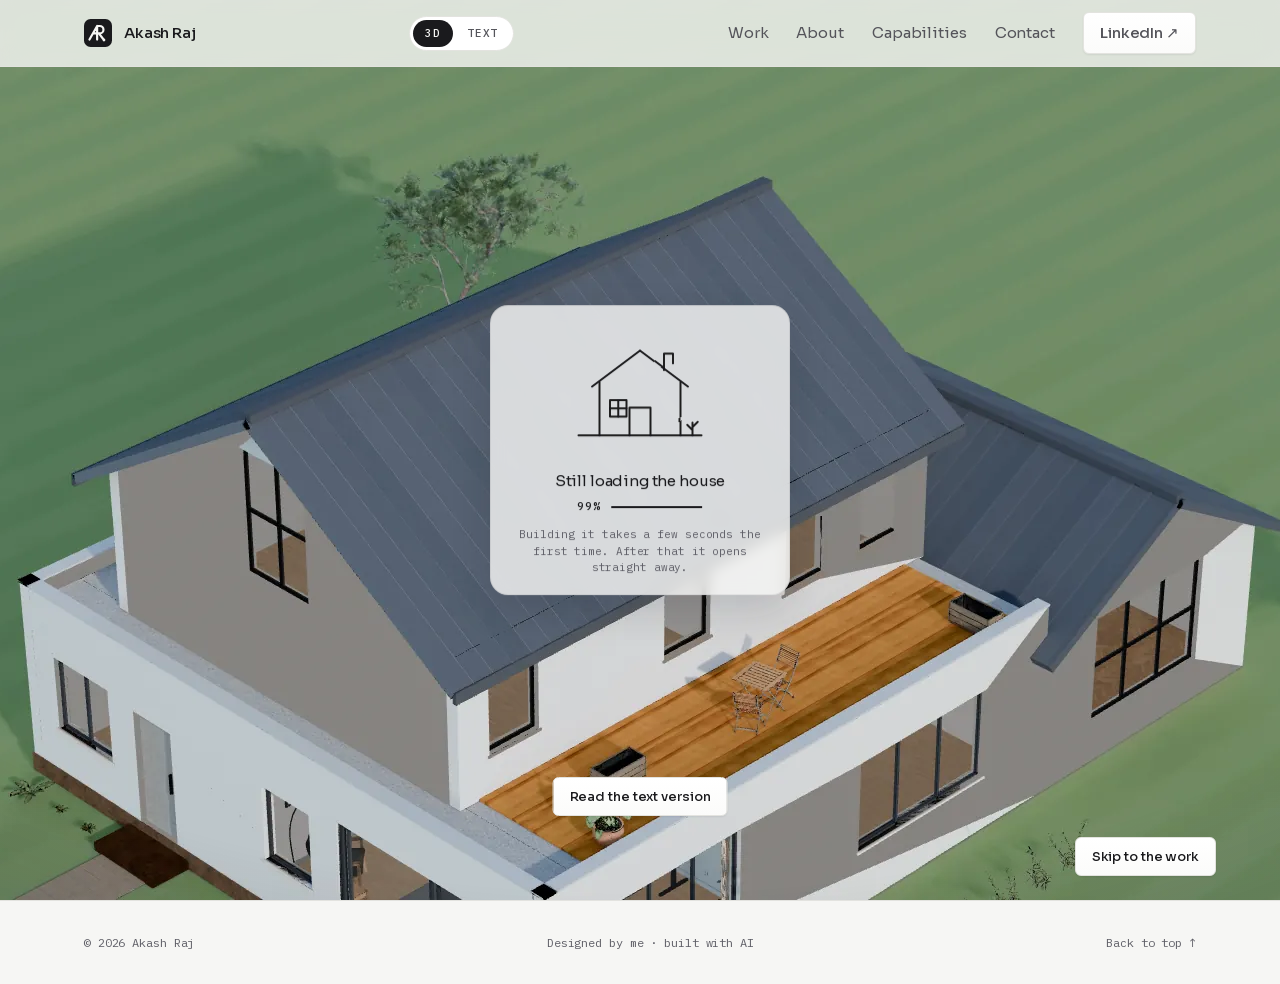
==== 3d.html @ 0be36268 "Case studies rebuilt as units, and the shared link lands on the writing Every case study used a stic" ====
<!doctype html>
<html lang="en">
<head>
<meta charset="utf-8">
<meta name="viewport" content="width=device-width, initial-scale=1">
<meta name="color-scheme" content="only light">
<title>Akash Raj &middot; Product Designer, Agentic AI</title>
<meta name="description" content="UX designer building AI-first product experiences at enterprise scale. Agentic workflows, Human-in-the-Loop patterns, and the design system that unifies them.">
<meta name="robots" content="noindex">
<link rel="icon" href="favicon.svg" type="image/svg+xml">
<link rel="preload" href="fonts/Sora-300-latin.woff2" as="font" type="font/woff2" crossorigin>
<link rel="preload" href="fonts/Literata-400-latin.woff2" as="font" type="font/woff2" crossorigin>
<link rel="stylesheet" href="style.css?v=37">
<link rel="stylesheet" href="house3d.css?v=20">
<script>document.documentElement.className+=" js";</script>
<script type="importmap">{"imports":{"three":"./vendor/three/build/three.module.min.js","three/addons/":"./vendor/three/examples/jsm/"}}</script>
<script>
/* keeps the heavy files (the 3D house above all) on disk between visits; this host expires them in ten minutes */
if ('serviceWorker' in navigator) addEventListener('load', () => navigator.serviceWorker.register('sw.js').catch(() => {}));
</script>
</head>
<body id="top" class="h3-page">
<a class="skip" href="#main">Skip to content</a>
<header class="nav">
  <div class="container nav__inner">
    <a class="nav__mark" href="#top">
      <svg class="logo" viewBox="0 0 64 64" aria-hidden="true" focusable="false"><rect class="logo__tile" width="64" height="64" rx="15"/><path class="logo__ink" d="M12.5 47 L30 16 V47 M30 16 H36 A8.5 8.5 0 0 1 36 33 H21.6 M34 33 L43.4 45.2"/><circle class="logo__node" cx="45.6" cy="48" r="3.2"/></svg>
      <span class="nav__name">Akash Raj</span>
    </a>
    <nav class="view-toggle" aria-label="Page view">
      <a href="3d.html" aria-current="page">3D</a>
      <a href="index.html">Text</a>
    </nav>
    <nav class="nav__links" aria-label="Primary">
      <a href="index.html#work" data-stop="gallery">Work</a>
      <a href="index.html#about" data-stop="living">About</a>
      <a href="index.html#capabilities" data-stop="whiteboard">Capabilities</a>
      <a href="index.html#contact" data-stop="front">Contact</a>
      <a class="btn btn--sm" href="https://www.linkedin.com/in/evangelakash" target="_blank" rel="noopener">LinkedIn ↗</a>
    </nav>
      <details class="nav__menu">
        <summary aria-label="Menu"><span></span><span></span></summary>
        <div class="nav__sheet">
          <a href="index.html#work" data-stop="gallery">Work</a>
          <a href="index.html#about" data-stop="living">About</a>
          <a href="index.html#capabilities" data-stop="whiteboard">Capabilities</a>
          <a href="index.html#contact" data-stop="front">Contact</a>
          <a class="nav__sheet-narrow" href="https://www.linkedin.com/in/evangelakash" target="_blank" rel="noopener">LinkedIn ↗</a>
        </div>
      </details>
  </div>
</header>

<main id="main" tabindex="-1">
<div class="h3-track">
  <div class="h3-stage">
    <canvas id="h3-canvas" aria-label="A 3D walk through Akash's house: his studio, a hallway of results, the project gallery, the living room, a staircase of career milestones, the workshop, and back out to the front." role="img"></canvas>
    <div class="h3-poster" style="background-image:url(img/house3d/poster_aerial.webp)" aria-hidden="true"></div>
    <div class="h3-load">
      <svg class="h3-build" viewBox="0 0 200 172" aria-hidden="true" focusable="false">
        <g filter="url(#h3-pencil)">
          <path data-at="0,.10"  d="M18 143 H182"/>
          <path data-at=".10,.24" d="M46 143 V72"/>
          <path data-at=".24,.38" d="M154 143 V72"/>
          <path data-at=".38,.54" d="M36 78 L100 30"/>
          <path data-at=".54,.66" d="M100 30 L164 78"/>
          <path data-at=".66,.78" d="M86 143 V106 H114 V143"/>
          <path data-at=".78,.86" d="M60 96 H82 V118 H60 Z"/>
          <path data-at=".86,.90" d="M71 96 V118 M60 107 H82"/>
          <path data-at=".90,.96" d="M132 56 V34 H144 V47"/>
          <path data-at=".96,1"   d="M170 143 V126 M170 132 l7 -7 M170 136 l-7 -7"/>
        </g>
        <defs>
          <filter id="h3-pencil" x="-8%" y="-8%" width="116%" height="116%">
            <feTurbulence type="fractalNoise" baseFrequency="0.035" numOctaves="2" seed="5" result="n"/>
            <feDisplacementMap in="SourceGraphic" in2="n" scale="2.2" xChannelSelector="R" yChannelSelector="G"/>
          </filter>
        </defs>
      </svg>
      <p class="h3-load__msg" role="status" aria-live="polite">Finding the plot</p>
      <p class="h3-load__meta"><b class="h3-load__pct" aria-hidden="true"></b><i aria-hidden="true"></i></p>
      <p class="h3-load__hint">Building it takes a few seconds the first time. After that it opens straight away.</p>
    </div>
    <a class="btn btn--sm h3-alt" href="index.html" hidden>Read the text version</a>
    <header class="h3-copy h3-intro" style="--o:1">
      <p class="h3-kicker">Product Designer &middot; Agentic AI</p>
      <h1>Hi, I&rsquo;m Akash Raj.</h1>
      <p class="h3-cue">Scroll to step inside</p>
    </header>
    <a class="btn btn--sm h3-skip" href="index.html#work" data-stop="gallery">Skip to the work</a>
    <div class="h3-slots" hidden>
      <p data-slot="impact_users" data-style="banner"><b>1,000+</b><span>users &middot; Enterprise Console</span></p>
      <p data-slot="impact_adoption" data-style="banner"><b>+50%</b><span>adoption vs previous version</span></p>
      <p data-slot="impact_system" data-style="banner"><b>4&ndash;6</b><span>products on one design system</span></p>
      <p data-slot="label_console" data-style="label"><b>Enterprise Console</b><span>Case study &middot; team of four</span></p>
      <p data-slot="label_apb" data-style="label"><b>APB: Agentic Process Builder</b><span>Case study &middot; designed solo</span></p>
      <p data-slot="label_productstudio" data-style="label"><b>Product Studio</b><span>Case study &middot; two designers</span></p>
      <p data-slot="label_designsystem" data-style="label"><b>Play+ Design System</b><span>Case study &middot; core team</span></p>
      <p data-slot="path_bva" data-style="riser"><time>2020&ndash;2024</time><b>BVA, Graphic Design &amp; Communication</b><span>Acharya School of Design, Bengaluru</span></p>
      <p data-slot="path_cogent" data-style="riser"><time>Mar&ndash;Jul 2024</time><b>Video Graphic Designer, intern</b><span>Cogent Integrated Business Solutions, Detroit (remote)</span></p>
      <p data-slot="path_ascendion" data-style="riser"><time>Sep 2024</time><b>UX Designer</b><span>Ascendion Engineering, Hyderabad</span></p>
      <p data-slot="path_promotion" data-style="riser"><time>Oct 2025</time><b>Senior Associate Engineer</b><span>Promoted for design leadership and impact</span></p>
      <p data-slot="path_award" data-style="riser"><time>2025</time><b>Champion of Excellence</b><span>Ascendion</span></p>
      <div data-slot="wb_capabilities" data-style="whiteboard"><b>UX &amp; Design</b><ul><li>UX Research</li><li>Information Architecture</li><li>Interaction Design</li><li>Journey Mapping</li><li>Wireframing</li><li>Hi-fi Prototyping</li><li>Usability Testing</li><li>Accessibility (WCAG 2.1)</li><li>Design Systems</li><li>Agentic UX</li></ul></div>
      <div data-slot="cb_process" data-style="chalk"><b>How I work</b><ol>
        <li><b>Break it to the root</b><span>The Console audit named four problems; two were the same one.</span></li>
        <li><b>Structure before surface</b><span>Thirteen flat navigation items became five intentions.</span></li>
        <li><b>Prototype, then argue</b><span>Disagreements settle faster against something real.</span></li>
        <li><b>Systemise and ship on time</b><span>Solve it once, so four other teams can reuse it.</span></li>
      </ol><small>Agile / Scrum &middot; Stakeholder management &middot; Design-to-dev handoff &middot; Product strategy &middot; Data-driven decisions</small></div>
      <p data-slot="tool_figma" data-style="tag" data-icon="img/tools/figma.svg"><b>Figma</b></p>
      <p data-slot="tool_figjam" data-style="tag" data-icon="img/tools/figjam.svg"><b>FigJam</b></p>
      <p data-slot="tool_xd" data-style="tag" data-icon="img/tools/adobe-xd-210.png"><b>Adobe XD</b></p>
      <p data-slot="tool_framer" data-style="tag" data-icon="img/tools/framer.svg"><b>Framer</b></p>
      <p data-slot="tool_sketch" data-style="tag" data-icon="img/tools/sketch.svg"><b>Sketch</b></p>
      <p data-slot="tool_miro" data-style="tag" data-icon="img/tools/miro.svg"><b>Miro</b></p>
    </div>
    <section class="h3-copy h3-gallery" aria-label="Selected work">
      <p class="h3-pill"><b>Selected work</b><span>Open a framed project to read its case study</span></p>
      <div class="h3-frames">
        <button type="button" class="h3-frame" data-frame="console" data-case="case-study.html" data-title="Enterprise Console">Enterprise Console <span>Read the case study</span></button>
        <button type="button" class="h3-frame" data-frame="apb" data-case="apb.html" data-title="APB: Agentic Process Builder">APB: Agentic Process Builder <span>Read the case study</span></button>
        <button type="button" class="h3-frame" data-frame="productstudio" data-case="product-studio.html" data-title="Product Studio">Product Studio <span>Read the case study</span></button>
        <button type="button" class="h3-frame" data-frame="designsystem" data-case="design-system.html" data-title="Play+ Design System">Play+ Design System <span>Read the case study</span></button>
      </div>
    </section>
    <!-- the hologram draws this; phones also show it as a caption, the projection is too small to read there -->
    <section class="h3-copy h3-about" aria-label="About" data-holo data-name="Akash Raj" data-kicker="Product Designer &middot; Hyderabad" data-photo="img/akash-portrait.jpg">
      <p class="h3-kicker">About</p>
      <p>I design agentic AI platforms, where the work is taking capability engineers can already build and making it something the rest of an organisation can actually trust.</p>
      <blockquote><p>Sticks to timelines and delivers. A very dependable person, good at analysing, breaking a problem down to its root cause, and taking a structured approach.</p><cite>My design director</cite></blockquote>
    </section>
    <p class="h3-copy h3-roomlabel" data-for="hall">Impact</p>
    <p class="h3-copy h3-roomlabel" data-for="living">About</p>
    <p class="h3-copy h3-roomlabel" data-for="stairs">Experience &amp; education</p>
    <p class="h3-copy h3-roomlabel" data-for="whiteboard">Capabilities &middot; UX &amp; Design</p>
    <p class="h3-copy h3-roomlabel" data-for="toolrail">Capabilities &middot; Tools</p>
    <p class="h3-copy h3-roomlabel" data-for="chalkboard">Capabilities &middot; Process</p>
    <section class="h3-copy h3-contact" aria-label="Contact">
      <h2>Tell me what you&rsquo;re building. <span>I&rsquo;ll tell you where the trust breaks.</span></h2>
      <p>Currently open to product design roles.</p>
      <div class="btn-row"><a class="btn btn--key" href="mailto:akashrajs456@gmail.com">akashrajs456@gmail.com</a><a class="btn" href="https://linkedin.com/in/evangelakash">LinkedIn &#8599;</a></div>
    </section>
    <section class="h3-copy h3-studio" aria-label="Studio">
      <p class="h3-kicker">The studio</p>
      <h2>I design interfaces that make complex AI <em>trustworthy.</em></h2>
      <p>Agentic builders, process orchestration, and the design system that unifies them. Enterprise scale, across multiple clients.</p>
      <div class="btn-row"><a class="btn btn--key" href="index.html#work" data-stop="gallery">View selected work</a><a class="btn" href="index.html#contact" data-stop="front">Get in touch</a></div>
    </section>
  </div>
</div>
</main>
<footer class="footer house-foot">
  <div class="container footer__inner">
    <span>© 2026 Akash Raj</span>
    <span>Designed by me &middot; built with AI</span>
    <a href="#top">Back to top ↑</a>
  </div>
</footer>

<div class="popup" id="popup" role="dialog" aria-modal="true" aria-labelledby="popup-title" hidden>
  <div class="popup__frame">
    <div class="popup__bar">
      <button class="btn btn--sm popup__back" type="button">&larr; Back to the house</button>
      <span class="popup__title" id="popup-title">Case study</span>
      <span class="popup__hint">Esc</span>
    </div>
    <iframe class="popup__doc" title="Case study" src="about:blank"></iframe>
  </div>
</div>

<script type="module" src="house3d.js?v=66"></script>
</body>
</html>
---- style.css ----
/* ===================================================================
   Self-hosted Latin subsets. These were three render-blocking requests
   to a third party on the critical path; now they ship with the site.
   =================================================================== */
@font-face {
  font-family: 'IBM Plex Mono';
  font-style: normal;
  font-weight: 400;
  font-display: swap;
  src: url(fonts/IBMPlexMono-400-latin-ext.woff2) format('woff2');
  unicode-range: U+0100-02BA, U+02BD-02C5, U+02C7-02CC, U+02CE-02D7, U+02DD-02FF, U+0304, U+0308, U+0329, U+1D00-1DBF, U+1E00-1E9F, U+1EF2-1EFF, U+2020, U+20A0-20AB, U+20AD-20C0, U+2113, U+2C60-2C7F, U+A720-A7FF;
}
@font-face {
  font-family: 'IBM Plex Mono';
  font-style: normal;
  font-weight: 400;
  font-display: swap;
  src: url(fonts/IBMPlexMono-400-latin.woff2) format('woff2');
  unicode-range: U+0000-00FF, U+0131, U+0152-0153, U+02BB-02BC, U+02C6, U+02DA, U+02DC, U+0304, U+0308, U+0329, U+2000-206F, U+20AC, U+2122, U+2191, U+2193, U+2212, U+2215, U+FEFF, U+FFFD;
}
@font-face {
  font-family: 'IBM Plex Mono';
  font-style: normal;
  font-weight: 500;
  font-display: swap;
  src: url(fonts/IBMPlexMono-500-latin-ext.woff2) format('woff2');
  unicode-range: U+0100-02BA, U+02BD-02C5, U+02C7-02CC, U+02CE-02D7, U+02DD-02FF, U+0304, U+0308, U+0329, U+1D00-1DBF, U+1E00-1E9F, U+1EF2-1EFF, U+2020, U+20A0-20AB, U+20AD-20C0, U+2113, U+2C60-2C7F, U+A720-A7FF;
}
@font-face {
  font-family: 'IBM Plex Mono';
  font-style: normal;
  font-weight: 500;
  font-display: swap;
  src: url(fonts/IBMPlexMono-500-latin.woff2) format('woff2');
  unicode-range: U+0000-00FF, U+0131, U+0152-0153, U+02BB-02BC, U+02C6, U+02DA, U+02DC, U+0304, U+0308, U+0329, U+2000-206F, U+20AC, U+2122, U+2191, U+2193, U+2212, U+2215, U+FEFF, U+FFFD;
}
@font-face {
  font-family: 'Literata';
  font-style: normal;
  font-weight: 400;
  font-display: swap;
  src: url(fonts/Literata-400-latin-ext.woff2) format('woff2');
  unicode-range: U+0100-02BA, U+02BD-02C5, U+02C7-02CC, U+02CE-02D7, U+02DD-02FF, U+0304, U+0308, U+0329, U+1D00-1DBF, U+1E00-1E9F, U+1EF2-1EFF, U+2020, U+20A0-20AB, U+20AD-20C0, U+2113, U+2C60-2C7F, U+A720-A7FF;
}
@font-face {
  font-family: 'Literata';
  font-style: normal;
  font-weight: 400;
  font-display: swap;
  src: url(fonts/Literata-400-latin.woff2) format('woff2');
  unicode-range: U+0000-00FF, U+0131, U+0152-0153, U+02BB-02BC, U+02C6, U+02DA, U+02DC, U+0304, U+0308, U+0329, U+2000-206F, U+20AC, U+2122, U+2191, U+2193, U+2212, U+2215, U+FEFF, U+FFFD;
}
@font-face {
  font-family: 'Literata';
  font-style: normal;
  font-weight: 500;
  font-display: swap;
  src: url(fonts/Literata-400-latin-ext.woff2) format('woff2');
  unicode-range: U+0100-02BA, U+02BD-02C5, U+02C7-02CC, U+02CE-02D7, U+02DD-02FF, U+0304, U+0308, U+0329, U+1D00-1DBF, U+1E00-1E9F, U+1EF2-1EFF, U+2020, U+20A0-20AB, U+20AD-20C0, U+2113, U+2C60-2C7F, U+A720-A7FF;
}
@font-face {
  font-family: 'Literata';
  font-style: normal;
  font-weight: 500;
  font-display: swap;
  src: url(fonts/Literata-400-latin.woff2) format('woff2');
  unicode-range: U+0000-00FF, U+0131, U+0152-0153, U+02BB-02BC, U+02C6, U+02DA, U+02DC, U+0304, U+0308, U+0329, U+2000-206F, U+20AC, U+2122, U+2191, U+2193, U+2212, U+2215, U+FEFF, U+FFFD;
}
@font-face {
  font-family: 'Sora';
  font-style: normal;
  font-weight: 300;
  font-display: swap;
  src: url(fonts/Sora-300-latin-ext.woff2) format('woff2');
  unicode-range: U+0100-02BA, U+02BD-02C5, U+02C7-02CC, U+02CE-02D7, U+02DD-02FF, U+0304, U+0308, U+0329, U+1D00-1DBF, U+1E00-1E9F, U+1EF2-1EFF, U+2020, U+20A0-20AB, U+20AD-20C0, U+2113, U+2C60-2C7F, U+A720-A7FF;
}
@font-face {
  font-family: 'Sora';
  font-style: normal;
  font-weight: 300;
  font-display: swap;
  src: url(fonts/Sora-300-latin.woff2) format('woff2');
  unicode-range: U+0000-00FF, U+0131, U+0152-0153, U+02BB-02BC, U+02C6, U+02DA, U+02DC, U+0304, U+0308, U+0329, U+2000-206F, U+20AC, U+2122, U+2191, U+2193, U+2212, U+2215, U+FEFF, U+FFFD;
}
@font-face {
  font-family: 'Sora';
  font-style: normal;
  font-weight: 400;
  font-display: swap;
  src: url(fonts/Sora-300-latin-ext.woff2) format('woff2');
  unicode-range: U+0100-02BA, U+02BD-02C5, U+02C7-02CC, U+02CE-02D7, U+02DD-02FF, U+0304, U+0308, U+0329, U+1D00-1DBF, U+1E00-1E9F, U+1EF2-1EFF, U+2020, U+20A0-20AB, U+20AD-20C0, U+2113, U+2C60-2C7F, U+A720-A7FF;
}
@font-face {
  font-family: 'Sora';
  font-style: normal;
  font-weight: 400;
  font-display: swap;
  src: url(fonts/Sora-300-latin.woff2) format('woff2');
  unicode-range: U+0000-00FF, U+0131, U+0152-0153, U+02BB-02BC, U+02C6, U+02DA, U+02DC, U+0304, U+0308, U+0329, U+2000-206F, U+20AC, U+2122, U+2191, U+2193, U+2212, U+2215, U+FEFF, U+FFFD;
}
@font-face {
  font-family: 'Sora';
  font-style: normal;
  font-weight: 500;
  font-display: swap;
  src: url(fonts/Sora-300-latin-ext.woff2) format('woff2');
  unicode-range: U+0100-02BA, U+02BD-02C5, U+02C7-02CC, U+02CE-02D7, U+02DD-02FF, U+0304, U+0308, U+0329, U+1D00-1DBF, U+1E00-1E9F, U+1EF2-1EFF, U+2020, U+20A0-20AB, U+20AD-20C0, U+2113, U+2C60-2C7F, U+A720-A7FF;
}
@font-face {
  font-family: 'Sora';
  font-style: normal;
  font-weight: 500;
  font-display: swap;
  src: url(fonts/Sora-300-latin.woff2) format('woff2');
  unicode-range: U+0000-00FF, U+0131, U+0152-0153, U+02BB-02BC, U+02C6, U+02DA, U+02DC, U+0304, U+0308, U+0329, U+2000-206F, U+20AC, U+2122, U+2191, U+2193, U+2212, U+2215, U+FEFF, U+FFFD;
}
@font-face {
  font-family: 'Sora';
  font-style: normal;
  font-weight: 600;
  font-display: swap;
  src: url(fonts/Sora-300-latin-ext.woff2) format('woff2');
  unicode-range: U+0100-02BA, U+02BD-02C5, U+02C7-02CC, U+02CE-02D7, U+02DD-02FF, U+0304, U+0308, U+0329, U+1D00-1DBF, U+1E00-1E9F, U+1EF2-1EFF, U+2020, U+20A0-20AB, U+20AD-20C0, U+2113, U+2C60-2C7F, U+A720-A7FF;
}
@font-face {
  font-family: 'Sora';
  font-style: normal;
  font-weight: 600;
  font-display: swap;
  src: url(fonts/Sora-300-latin.woff2) format('woff2');
  unicode-range: U+0000-00FF, U+0131, U+0152-0153, U+02BB-02BC, U+02C6, U+02DA, U+02DC, U+0304, U+0308, U+0329, U+2000-206F, U+20AC, U+2122, U+2191, U+2193, U+2212, U+2215, U+FEFF, U+FFFD;
}

/* ===================================================================
   AKASH RAJ — PORTFOLIO
   Space black, brushed anodised aluminium. Warm paper as the only chroma.
   Sora (display) · Literata (body) · IBM Plex Mono (utility)
   Deliberately single-theme: the metal is the material, not a preference.
   =================================================================== */

:root{
  /* The palette is light by design. "only light" keeps phones that darken pages on their own
     (Chrome's auto-dark, Samsung Internet) from repainting it. */
  color-scheme:only light;
  /* the metal — brushed aluminium, soft white */
  --m-950:#EAEAE7;
  --m-900:#EFEFEC;
  --m-850:#F1F1EE;   /* banded sections */
  --m-800:#F6F6F4;   /* page ground — soft white, never pure */
  --m-700:#FFFFFF;   /* raised */
  --m-600:#FBFBFA;   /* card */
  --m-500:#E3E3DF;   /* hairlines */
  --m-400:#C6C6C1;

  /* type on aluminium */
  --t-hi:#1A1A1D;
  --t-mid:#54545A;
  --t-low:#5E5E66;   /* 5.9:1 nominal, >=5.1:1 through the texture overlay */

  /* the human layer */
  --paper:#EFE8D8;
  --tape:#D6C8A2;
  --ink:#2A2A2E;

  --sans:"Sora", -apple-system, BlinkMacSystemFont, "Segoe UI", Helvetica, Arial, sans-serif;
  --serif:"Literata", Georgia, "Times New Roman", serif;
  --mono:"IBM Plex Mono", ui-monospace, SFMono-Regular, Menlo, Consolas, monospace;

  --gap:24px;
  --pad:clamp(20px,5vw,64px);
  --max:1240px;
  --r:8px;

  --ease:cubic-bezier(.16,1,.3,1);
  --nav-h:67px;

  /* ---- radius scale ---- */
  --r-xs:3px;      /* tags, tiny chips */
  --r-sm:6px;      /* buttons, small panels */
  --r-md:10px;     /* cards, media, images */
  --r-lg:12px;     /* the largest panels */
  --r-full:999px;  /* pills */
  --r:var(--r-md); /* legacy alias */

  /* ---- spacing scale, 4px-derived ---- */
  --s-1:4px;    --s-2:8px;    --s-3:12px;   --s-4:16px;
  --s-5:20px;   --s-6:24px;   --s-7:28px;   --s-8:32px;
  --s-9:36px;   --s-10:40px;  --s-11:48px;  --s-12:56px;
  --s-13:64px;  --s-14:72px;  --s-15:80px;  --s-16:88px;
  --s-17:96px;  --s-18:104px;

  /* ---- type scale ---- */
  --fs-1:11px;    --fs-2:12px;    --fs-3:13px;    --fs-4:15px;
  --fs-5:17px;    --fs-6:19px;    --fs-7:21px;    --fs-8:25px;
  --fs-9:30px;    --fs-10:34px;   --fs-11:40px;   --fs-12:46px;
  --fs-13:54px;   --fs-14:72px;   --fs-15:80px;

  /* ---- vertical rhythm: four tiers, so spacing reads as cadence ---- */
  --flow-tight:var(--s-3);    /* inside a group: label to value, heading to lede */
  --flow:var(--s-5);          /* between paragraphs and sibling blocks */
  --flow-loose:var(--s-8);    /* between subsections inside a section */
  --flow-major:var(--s-13);   /* between major blocks */
}

*,*::before,*::after{ box-sizing:border-box; }
html{ scroll-behavior:smooth; }
body{
  margin:0; background:var(--m-800); color:var(--t-hi);
  font-family:var(--sans); font-weight:400; font-size:var(--fs-5); line-height:1.62; letter-spacing:-.006em;
  -webkit-font-smoothing:antialiased; text-rendering:optimizeLegibility;
}
img{ max-width:100%; display:block; }
a{ color:inherit; }
:focus-visible{ outline:2px solid var(--t-hi); outline-offset:3px; border-radius:var(--r-xs); }

.container{ width:100%; max-width:var(--max); margin-inline:auto; padding-inline:var(--pad); }
.muted{ color:var(--t-mid); }

/* ---- the brushed surface -------------------------------------------
   Fine vertical grain (the brush), a broad diagonal sheen (light on the
   anodising), and turbulence noise to kill banding. Each is nearly
   invisible alone; together they read as metal.                        */
body::before{
  content:""; position:fixed; inset:0; z-index:0; pointer-events:none;
  background-image:
    linear-gradient(148deg,
      rgba(255,255,255,.75) 0%,
      rgba(255,255,255,.22) 28%,
      transparent           56%,
      rgba(0,0,0,.055)      100%);
}
/* The 1px brush grain only where it lands on whole device pixels: a mouse-driven screen at exactly 1x or
   2x. At fractional ratios (most Android phones, 125% desktop scaling, browser zoom) the 3px pattern beats
   against the pixel grid into visible stripes, and a phone that darkens pages turns it into black and white
   bars, so everywhere else keeps the sheen alone. */
@media (pointer:fine) and (resolution:1dppx), (pointer:fine) and (resolution:2dppx){
  body::before{
    background-image:
      repeating-linear-gradient(90deg,
        rgba(0,0,0,.011)       0 1px,
        rgba(255,255,255,.55)  1px 2px,
        transparent           2px 3px),
      linear-gradient(148deg,
        rgba(255,255,255,.75) 0%,
        rgba(255,255,255,.22) 28%,
        transparent           56%,
        rgba(0,0,0,.055)      100%);
  }
}
body::after{
  content:""; position:fixed; inset:0; z-index:0; pointer-events:none;
  opacity:.05; mix-blend-mode:multiply;
  background-image:url("data:image/svg+xml;utf8,<svg xmlns='http://www.w3.org/2000/svg' width='140' height='140'><filter id='n'><feTurbulence type='fractalNoise' baseFrequency='0.92' numOctaves='3'/></filter><rect width='140' height='140' filter='url(%23n)'/></svg>");
}
body > *{ position:relative; z-index:1; }

/* ---- type ---- */
h1,h2,h3,h4,.ui{ font-family:var(--sans); font-weight:500; letter-spacing:-.02em; }
.eyebrow,.tag,.chip,.idx,.card__rel{ font-family:var(--mono); }
.eyebrow{
  font-size:var(--fs-1); font-weight:500; letter-spacing:.16em;
  text-transform:uppercase; color:var(--t-low); margin:0 0 var(--s-6);
}
.tag{
  display:inline-block; font-size:var(--fs-1); font-weight:500; letter-spacing:.14em;
  text-transform:uppercase; color:var(--t-low);
  border:1px solid var(--m-500); border-radius:var(--r-xs); padding:var(--s-1) var(--s-2); margin-bottom:var(--s-6);
}

/* ---- primitives ---- */
.btn{
  display:inline-flex; align-items:center; gap:var(--s-2);
  font-family:var(--sans); font-size:var(--fs-4); font-weight:500;
  padding:var(--s-3) var(--s-6); border-radius:var(--r-sm); text-decoration:none;
  background:linear-gradient(180deg,#FFFFFF,var(--m-600));
  border:1px solid var(--m-500); color:var(--t-hi);
  box-shadow:inset 0 1px 0 rgba(255,255,255,.9), 0 1px 2px rgba(20,20,25,.07);
  transition:border-color .25s var(--ease), transform .25s var(--ease);
}
.btn:hover{ border-color:var(--m-400); transform:translateY(-1px); }
.btn--key{
  background:linear-gradient(180deg,#2C2C31,#1A1A1D); color:#F7F7F6; border-color:#1A1A1D;
}
.btn--key:hover{ border-color:#000; }
.btn--sm{ padding:var(--s-2) var(--s-4); font-size:var(--fs-3); }
.btn-row{ display:flex; flex-wrap:wrap; gap:var(--s-3); margin-top:var(--s-7); }

.chip{
  display:inline-block; font-size:var(--fs-1); letter-spacing:.04em; color:var(--t-mid);
  background:var(--m-600); border:1px solid var(--m-500);
  border-radius:var(--r-full); padding:var(--s-1) var(--s-3);
}
.chips{ display:flex; flex-wrap:wrap; gap:var(--s-2); list-style:none; margin:var(--s-5) 0 0; padding:0; }
.idx{ font-size:var(--fs-2); letter-spacing:.1em; color:var(--t-low); }

.link{
  display:inline-flex; align-items:center; gap:var(--s-2);
  margin-top:var(--s-6); font-family:var(--sans); font-size:var(--fs-4); font-weight:500;
  text-decoration:none; color:var(--t-hi);
  border-bottom:1px solid var(--m-400); padding-bottom:var(--s-1);
  transition:border-color .25s var(--ease), gap .25s var(--ease);
}
.link:hover{ border-color:var(--t-hi); gap:var(--s-3); }

.sub{
  /* h3. It was 11px mono uppercase, the same size as a label, which left the
     page with no third heading level. It is a heading again. */
  font-family:var(--sans); font-size:var(--fs-7); font-weight:500;
  letter-spacing:-.018em; color:var(--t-hi); margin:0 0 var(--s-5);
}
.sub--spaced{ margin-top:var(--s-13); }

/* media slot — a recessed panel, not a wireframe cross */
.ph{
  position:relative; display:grid; place-items:center;
  border-radius:var(--r);
  background:linear-gradient(160deg,var(--m-700),var(--m-850));
  border:1px solid var(--m-500);
  box-shadow:inset 0 1px 0 rgba(255,255,255,.85);
  overflow:hidden;
}
.ph__label{
  font-family:var(--mono); font-size:var(--fs-1); letter-spacing:.05em;
  color:var(--t-low); text-align:center; line-height:1.6; padding:0 var(--s-4);
}
.ph--16x9{ aspect-ratio:16/9; }
.ph--4x3{ aspect-ratio:4/3; }
.ph--1x1{ aspect-ratio:1/1; }
.ph--portrait{ aspect-ratio:3/4; }
.ph--sm{ aspect-ratio:3/2; }
.ph--sq{ width:26px; height:26px; border-radius:var(--r-sm); flex:none; }


/* ---- the human layer: paper on metal ---- */
/* ---- washi tape ----------------------------------------------------
   Drawn, not boxed. Torn ends, a slight sag along its length, and multiply
   blending so whatever it crosses shows faintly through the way real
   semi-transparent tape does.                                          */
.tape{
  position:absolute; z-index:3; top:-15px; left:-32px;
  width:128px; height:30px; transform:rotate(-38deg);
  filter:drop-shadow(0 2px 5px rgba(20,20,25,.16));
}
.tape svg{ width:100%; height:100%; display:block; overflow:visible; }
.tape__body{ opacity:.88; mix-blend-mode:multiply; }
/* Each strip is a different tape off a different roll: pattern, angle, length
   and direction all vary. Drawn in the paper palette so the human layer stays
   a seasoning rather than becoming the loudest thing on the page. */
.tape--scatter{ width:132px; }
/* The card's strip is torn and applied at its own angle. Two identical pieces
   of tape would read as a component; real tape never lands twice the same. */
.anno{
  display:inline-block; font-family:var(--mono); font-size:var(--fs-1);
  letter-spacing:.03em; color:var(--ink); opacity:.68;
}
.scribble svg{ width:100%; height:auto; display:block; overflow:visible; }
.scribble path{
  fill:none; stroke:var(--ink); stroke-width:2.2;
  stroke-linecap:round; stroke-linejoin:round; opacity:.8;
}

/* ---- sections ---- */
.section{ padding-block:clamp(var(--s-14),9vw,132px); border-top:1px solid var(--m-500); }
.section--tight{ padding-block:clamp(var(--s-11),5vw,var(--s-14)); }
.section:first-of-type{ border-top:0; }
.section__head{
  display:flex; flex-wrap:wrap; gap:var(--s-6); align-items:flex-end;
  justify-content:space-between; margin-bottom:var(--s-12);
}
.section__title{ font-size:clamp(var(--fs-8),2.6vw,var(--fs-10)); line-height:1.1;
  letter-spacing:-.02em; margin:0; }
.section__aside{ max-width:340px; width:100%; }
.section__aside p{ margin:0; color:var(--t-mid); font-size:var(--fs-4); }

/* ---- nav ---- */
.nav{
  position:sticky; top:0; z-index:40;
  background:rgba(246,246,244,.82);
  -webkit-backdrop-filter:blur(14px) saturate(1.2);
  backdrop-filter:blur(14px) saturate(1.2);
  border-bottom:1px solid var(--m-500);
}
.nav__inner{ display:flex; align-items:center; justify-content:space-between; gap:var(--s-6); height:66px; }
.nav__mark{ display:flex; align-items:center; gap:var(--s-3); text-decoration:none; }
/* The mark: A and R share a stroke. The A's right side is the R's stem, one horizontal is both the A's
   crossbar and the foot of the R's bowl, and the R's leg ends on a node, the way a connector lands on a
   step in a process canvas. */
.logo{ width:28px; height:28px; flex:none; display:block; overflow:visible; }
.logo__tile{ fill:var(--t-hi); }
.logo__ink{ fill:none; stroke:var(--m-800); stroke-width:5; stroke-linecap:round; stroke-linejoin:round; }
.logo__node{ fill:var(--m-800); transform-box:fill-box; transform-origin:center;
  transition:transform .22s var(--ease); }
@media (hover:hover) and (pointer:fine){
  .nav__mark:hover .logo__node{ transform:scale(1.35); }
}
.nav__name{ font-family:var(--sans); font-weight:500; font-size:var(--fs-4); letter-spacing:-.01em; }
.nav__links{ display:flex; align-items:center; gap:var(--s-7); }
.nav__links a{
  font-family:var(--sans); font-size:var(--fs-4); text-decoration:none; color:var(--t-mid);
  transition:color .2s var(--ease);
}
.nav__links a:hover{ color:var(--t-hi); }

/* ---- hero ---- */
.hero{
  position:relative; overflow:hidden;
  min-height:calc(100vh - var(--nav-h));
  min-height:calc(100svh - var(--nav-h));   /* svh so mobile browser chrome can't clip it */
  display:flex; align-items:center;
  padding-block:clamp(var(--s-10),5vw,var(--s-14)) clamp(var(--s-14),8vw,var(--s-18));
}
.hero > .container{ width:100%; }
.hero__grid{ display:grid; grid-template-columns:1.6fr 1fr; gap:clamp(var(--s-7),4vw,var(--s-13)); align-items:center; }
.hero__title{ font-size:clamp(var(--fs-10),4.2vw,var(--fs-13)); line-height:1.04;
  letter-spacing:-.03em; margin:0 0 var(--s-6); max-width:20ch; }
.hero__title em{ font-style:normal; color:var(--t-mid); }
.hero__lede{ font-size:clamp(var(--fs-5),1.55vw,var(--fs-6)); color:var(--t-mid); max-width:52ch; margin:0; }
.hero__meta{
  display:flex; flex-wrap:wrap; gap:var(--s-3) var(--s-9); list-style:none;
  margin:var(--s-9) 0 0; padding:var(--s-6) 0 0; border-top:1px solid var(--m-500);
  font-family:var(--mono); font-size:var(--fs-2); color:var(--t-low);
}
.hero__meta b{ font-family:var(--sans); font-size:var(--fs-6); color:var(--t-hi); display:block; font-weight:500; }

/* the layered plate */
.stack{ position:relative; width:100%; max-width:min(420px, 42vh); aspect-ratio:3/4; margin-inline:auto; }
.plane{ position:absolute; inset:0; will-change:transform; }
.stack .scribble{ position:absolute; left:10%; top:22%; width:130px; }
.scribble b{ display:block; margin-top:var(--s-1); font-family:var(--mono); font-size:var(--fs-1); font-weight:400; color:var(--ink); opacity:.72; }

.hero__foot{
  position:absolute; bottom:clamp(20px,3vw,34px); left:0; right:0; margin:0;
  /* full-bleed box, content aligned to the container's inner edge at any width */
  padding-inline:max(var(--pad), calc((100% - var(--max)) / 2 + var(--pad)));
  display:flex; align-items:center; gap:var(--s-4);
}
.cue svg{ width:74px; height:auto; display:block; overflow:visible; }
.cue path{
  fill:none; stroke:var(--ink); stroke-width:2.2; stroke-linecap:round;
  opacity:.75; stroke-dasharray:var(--len) var(--len); stroke-dashoffset:var(--len);
  transition:stroke-dashoffset .7s var(--ease) var(--d,900ms);
}
.is-ready .cue path{ stroke-dashoffset:0; }
.cue.is-done{ opacity:0; transition:opacity .4s ease; }

/* ---- impact strip ---- */
.strip{ background:var(--m-850); }
.strip__grid{ display:grid; grid-template-columns:repeat(3,1fr); gap:var(--gap); list-style:none; margin:0; padding:0; }
.strip__grid li{ display:flex; flex-direction:column; gap:var(--s-2); padding-top:var(--s-6); border-top:2px solid var(--t-hi); }
.strip__grid b{ font-family:var(--sans); font-size:clamp(var(--fs-7),2.6vw,var(--fs-10)); font-weight:500; letter-spacing:-.02em; }
.strip__grid span{ font-family:var(--mono); font-size:var(--fs-2); color:var(--t-low); }

/* ---- cards ---- */
.grid{ display:grid; gap:var(--gap); }
.grid--2{ grid-template-columns:repeat(2,1fr); }
.grid--3{ grid-template-columns:repeat(3,1fr); }
.grid--4{ grid-template-columns:repeat(4,1fr); }

.card{
  position:relative; display:flex; flex-direction:column;
  border-radius:var(--r-md); overflow:hidden;
  background:linear-gradient(160deg,#FFFFFF,var(--m-600));
  border:1px solid var(--m-500);
  box-shadow:inset 0 1px 0 rgba(255,255,255,.85);
  transition:border-color .3s var(--ease), transform .3s var(--ease);
}
.card:hover{ border-color:var(--m-400); transform:translateY(-2px); }
.card__media{ border-bottom:1px solid var(--m-500); border-radius:0; }
.card__body{ padding:var(--s-8); display:flex; flex-direction:column; }
.card__top{ display:flex; align-items:center; gap:var(--s-3); margin-bottom:var(--s-4); }
.card__title{ font-size:clamp(var(--fs-7),2.2vw,var(--fs-9)); line-height:1.16; margin:0 0 var(--s-3); }
.card__title--sm{ font-size:var(--fs-5); }
.card__sub{ margin:0; font-size:var(--fs-4); color:var(--t-mid); max-width:52ch; }
.card__rel{ margin:var(--s-4) 0 0; font-size:var(--fs-3); letter-spacing:.01em; color:var(--t-mid); }

.card--feature{ display:grid; grid-template-columns:1.35fr 1fr; margin-bottom:var(--gap); overflow:visible; }
.card--feature .card__media{
  overflow:hidden; aspect-ratio:auto; height:auto;
  border-bottom:0; border-right:1px solid var(--m-500);
  border-radius:var(--r-md) 0 0 var(--r-md);
}
.card--feature .card__body{ padding:clamp(var(--s-8),3.5vw,var(--s-12)); justify-content:center; }

.card--wide{ display:grid; grid-template-columns:1fr 1.15fr; margin-top:var(--gap); }
.card--wide .card__body{ justify-content:center; }
/* What the system contains, named rather than drawn as empty boxes.
   The old version nested four bordered tiles inside a bordered card. */
.card__media--index{
  display:flex; align-items:center; padding:var(--s-7) var(--s-8);
  border-left:1px solid var(--m-500); background:var(--m-850);
}
.card__media--index ul{ list-style:none; margin:0; padding:0; width:100%; }
.card__media--index li{
  font-family:var(--sans); font-size:var(--fs-4); color:var(--t-mid);
  padding:var(--s-3) 0; border-top:1px solid var(--m-500);
}
.card__media--index li:first-child{ border-top:0; padding-top:0; }
.card__media--index li:last-child{ padding-bottom:0; }

.slots{ margin-top:var(--s-13); }
.slots__label{
  font-family:var(--mono); font-size:var(--fs-1); letter-spacing:.14em; text-transform:uppercase;
  color:var(--t-low); margin:0 0 var(--s-5); padding-bottom:var(--s-4); border-bottom:1px solid var(--m-500);
}
.card--slot{ background:var(--m-850); border-style:dashed; }
.card--slot .card__body{ padding:var(--s-5); }

/* ---- about ---- */
.about__grid{ display:grid; grid-template-columns:.85fr 1.4fr; gap:clamp(var(--s-8),5vw,var(--s-15)); align-items:start; }
.about__media{ position:relative; }
.about__lead{ font-size:clamp(var(--fs-6),2vw,var(--fs-8)); line-height:1.45; margin:0 0 var(--s-7); max-width:44ch; }
.about__body p{ color:var(--t-mid); }

.steps{ list-style:none; margin:0; padding:0; }
.steps li{ padding:var(--s-6) 0; border-top:1px solid var(--m-500); }
.steps li:last-child{ border-bottom:1px solid var(--m-500); }
.steps b{ display:block; font-family:var(--sans); font-size:var(--fs-6); font-weight:500;
  letter-spacing:-.015em; color:var(--t-hi); }
.steps p{ margin:var(--s-2) 0 0; font-size:var(--fs-4); color:var(--t-mid); max-width:62ch; }

.quote{
  margin:var(--s-8) 0 0; padding:var(--s-1) 0 var(--s-1) var(--s-6);
  border-left:2px solid var(--t-hi);
}
.quote p{ margin:0; font-size:var(--fs-6); line-height:1.55; color:var(--t-hi); font-style:italic; }
.quote cite{
  display:block; margin-top:var(--s-3); font-family:var(--mono); font-size:var(--fs-1);
  font-style:normal; letter-spacing:.04em; color:var(--t-low);
}

/* ---- capabilities ---- */
.panel{
  border-radius:var(--r-md); padding:var(--s-7);
  background:linear-gradient(160deg,#FFFFFF,var(--m-600));
  border:1px solid var(--m-500);
  box-shadow:inset 0 1px 0 rgba(255,255,255,.85);
}
.list{ list-style:none; margin:0; padding:0; }
.list li{ padding:var(--s-3) 0; border-bottom:1px solid var(--m-500); font-size:var(--fs-4); color:var(--t-mid); }
.list li:last-child{ border-bottom:0; }
/* tools carry their own icons, at one size so the names line up */
.list--tools li{ display:flex; align-items:center; gap:var(--s-3); }
.tool__icon{ flex:none; display:block; width:20px; height:20px; }
.tool__icon svg, .tool__icon img{ display:block; width:20px; height:20px; }

.timeline{ list-style:none; margin:0; padding:0; }
.timeline li{ display:grid; grid-template-columns:220px 1fr; gap:var(--s-7); padding:var(--s-6) 0; border-top:1px solid var(--m-500); }
.timeline li:last-child{ border-bottom:1px solid var(--m-500); }
.timeline__when{ font-family:var(--mono); font-size:var(--fs-2); letter-spacing:.05em; color:var(--t-low); padding-top:var(--s-1); }
.timeline__what{ display:flex; flex-direction:column; gap:var(--s-1); }
.timeline__what b{ font-family:var(--sans); font-size:var(--fs-5); font-weight:500; }
.timeline__what span{ color:var(--t-mid); font-size:var(--fs-4); }
.timeline__what p{ margin:var(--s-2) 0 0; color:var(--t-mid); font-size:var(--fs-4); }

.award{
  display:flex; align-items:center; gap:var(--s-5); margin-top:var(--s-9); padding:var(--s-6) var(--s-7);
  border-radius:var(--r-md); border:1px solid var(--m-500); background:var(--m-850);
}
.award b{ font-family:var(--sans); font-weight:500; }
.award p{ margin:var(--s-1) 0 0; color:var(--t-mid); font-size:var(--fs-4); }

/* ---- contact ---- */
.contact{ text-align:center; background:var(--m-850); }
.contact .tag{ display:block; width:fit-content; margin-inline:auto; }
.contact__title{ font-size:clamp(var(--fs-10),3.6vw,var(--fs-12)); line-height:1.06;
  letter-spacing:-.025em; margin:0 auto; max-width:18ch; }
.contact__lede{ color:var(--t-mid); max-width:48ch; margin:var(--s-6) auto 0; }
.contact .btn-row{ justify-content:center; margin-top:var(--s-11); }
.contact .anno{ display:block; width:fit-content; margin:var(--s-10) auto 0; }

/* ---- footer ---- */
.footer{ border-top:1px solid var(--m-500); padding-block:var(--s-8); font-family:var(--mono); font-size:var(--fs-2); color:var(--t-low); }
.footer__inner{ display:flex; flex-wrap:wrap; gap:var(--s-4); justify-content:space-between; }
.footer a{ text-decoration:none; }
.footer a:hover{ color:var(--t-hi); }

/* ---- scroll reveal ---- */
.js .reveal{ opacity:0; transform:translateY(22px); }   /* .js gate: without
   JavaScript nothing is hidden, so the page can never render blank. The class
   is set by an inline script in <head>, before first paint. */
.reveal.is-in{
  opacity:1; transform:none;
  transition:opacity .42s var(--ease) var(--d,0ms), transform .46s var(--ease) var(--d,0ms);
}

/* ---- responsive ---- */
@media (max-height:920px) and (min-width:900px){
  .hero__title{ font-size:clamp(var(--fs-9),3.2vw,var(--fs-12)); margin-bottom:var(--s-5); }
  .hero__lede{ font-size:var(--fs-5); }
  .hero__meta{ margin-top:var(--s-6); padding-top:var(--s-4); }
  .hero__meta b{ font-size:var(--fs-5); }
  .hero{ padding-block:clamp(var(--s-6),3vw,var(--s-10)) clamp(var(--s-12),6vw,var(--s-15)); }
  .eyebrow{ margin-bottom:var(--s-4); }
}
@media (max-height:680px) and (min-width:900px){
  .hero{ min-height:0; }          /* below this, let it scroll rather than crush */
  .hero__meta{ display:none; }
}

@media (max-width:1000px){
  .grid--4{ grid-template-columns:repeat(2,1fr); }
  .grid--3{ grid-template-columns:1fr 1fr; }
  .timeline li{ grid-template-columns:1fr; gap:var(--s-2); }
}
@media (max-width:900px){
  .nav__links a:not(.btn){ display:none; }
  .hero{ min-height:0; display:block; padding-block:clamp(var(--s-10),8vw,var(--s-13)) clamp(var(--s-14),12vw,var(--s-17)); }
  .hero__grid{ grid-template-columns:1fr; }
  .stack{ max-width:330px; }
  .strip__grid{ grid-template-columns:repeat(3,1fr); }
  .card--feature, .card--wide{ grid-template-columns:1fr; }
  .card--feature .card__media{ border-right:0; border-bottom:1px solid var(--m-500); aspect-ratio:16/9; border-radius:var(--r-md) var(--r-md) 0 0; }
  .card--wide .card__media--index{ border-left:0; border-top:1px solid var(--m-500); }
  .grid--2, .grid--3{ grid-template-columns:1fr; }
  .about__grid{ grid-template-columns:1fr; }
  .about__media{ max-width:300px; }
}
@media (max-width:560px){
  .grid--4{ grid-template-columns:1fr; }
  .strip__grid{ grid-template-columns:1fr; }
  .card__body{ padding:var(--s-6); }
  .footer__inner{ flex-direction:column; gap:var(--s-2); }
}

@media (prefers-reduced-motion: reduce){
  html{ scroll-behavior:auto; }
  *,*::before,*::after{ animation:none !important; transition-duration:.01ms !important; }
  .reveal{ opacity:1; transform:none; }
  .cue path{ stroke-dashoffset:0; }
}

/* ===================================================================
   CASE STUDY PAGE
   =================================================================== */
.cs-hero{ padding-block:clamp(var(--s-12),7vw,var(--s-18)) clamp(var(--s-9),4vw,var(--s-13)); }
.cs-hero__title{ font-size:clamp(var(--fs-11),6vw,var(--fs-15)); line-height:1.02; margin:var(--s-5) 0 var(--s-6); }
.cs-hero__dek{ font-size:clamp(var(--fs-5),1.8vw,var(--fs-7)); color:var(--t-mid); max-width:54ch; margin:0; }
/* a name alone ("Console") needs a line saying what it is: the subtitle sits tight under the title */
.cs-hero__title--sub{ margin-bottom:var(--s-3); }
.cs-hero__sub{
  margin:0 0 var(--s-7); max-width:34ch; text-wrap:balance;
  font-family:var(--sans); font-weight:500; letter-spacing:-.015em; line-height:1.3;
  font-size:clamp(var(--fs-7),2.3vw,var(--fs-9)); color:var(--t-hi);
}
.cs-meta{
  display:grid; grid-template-columns:repeat(4,1fr); gap:var(--gap);
  margin-top:var(--s-11); padding-top:var(--s-8); border-top:1px solid var(--m-500);
}
.cs-meta div{ display:flex; flex-direction:column; gap:var(--s-2); }
.cs-meta dt{
  font-family:var(--mono); font-size:var(--fs-1); letter-spacing:.14em;
  text-transform:uppercase; color:var(--t-low); margin:0;
}
.cs-meta dd{ margin:0; font-family:var(--sans); font-size:var(--fs-4); font-weight:500; line-height:1.45; }

/* the rail — ticks at rest, titles on hover or keyboard focus */
.cs-rail{
  position:fixed; right:0; top:50%; transform:translateY(-50%);
  z-index:35; padding:var(--s-5) var(--s-4) var(--s-5) var(--s-5);
  transition:background .3s var(--ease);
}
.cs-rail:hover,
.cs-rail:focus-within{
  background:linear-gradient(to left,
    rgba(246,246,244,.97) 0%,
    rgba(246,246,244,.93) 50%,
    rgba(246,246,244,.55) 78%,
    rgba(246,246,244,0)   100%);
}
.cs-rail ol{ list-style:none; margin:0; padding:0; display:flex; flex-direction:column; gap:1px; }
.cs-rail a{
  display:flex; align-items:center; justify-content:flex-end; gap:var(--s-3);
  padding:var(--s-2) 0; text-decoration:none; color:var(--t-low);
  font-family:var(--mono); font-size:var(--fs-1); letter-spacing:.03em;
  transition:color .25s var(--ease);
}
.cs-rail__label{
  max-width:0; overflow:hidden; white-space:nowrap; opacity:0; transform:translateX(6px);
  transition:max-width .3s var(--ease), opacity .22s ease, transform .3s var(--ease);
  will-change:auto;
}
@media (prefers-reduced-motion: no-preference){
  /* max-width is still the only way to reserve no space at rest; the paint is
     tiny and confined to the rail, and it only runs on hover. */
  .cs-rail__label{ contain:layout paint; }
}
.cs-rail:hover .cs-rail__label,
.cs-rail:focus-within .cs-rail__label{ max-width:48ch; opacity:1; transform:none; }
/* The tick used to animate width, which forces layout on every frame across
   fifteen elements. A fixed 32px rule scaled on the X axis composites instead. */
.cs-rail__tick{
  display:block; width:32px; height:2px; flex:none; background:var(--m-400);
  transform:scaleX(.5625); transform-origin:right center;
  transition:transform .25s var(--ease), background .25s var(--ease);
}
.cs-rail a:hover{ color:var(--t-hi); }
.cs-rail a:hover .cs-rail__tick{ background:var(--t-mid); transform:scaleX(.8125); }
.cs-rail a.is-here{ color:var(--t-hi); }
.cs-rail a.is-here .cs-rail__tick{ transform:none; background:var(--t-hi); }

.cs-sec{ padding-block:clamp(var(--s-13),7vw,var(--s-18)); border-top:1px solid var(--m-500);
  scroll-margin-top:calc(var(--nav-h) + 16px); }   /* anchors clear the sticky nav */
.cs-sec__n{ font-family:var(--mono); font-size:var(--fs-1); letter-spacing:.14em; color:var(--t-low); display:block; margin-bottom:var(--s-4); }
.cs-sec__title{ font-size:clamp(var(--fs-8),3.4vw,var(--fs-11)); line-height:1.08;
  letter-spacing:-.025em; margin:0 0 var(--s-7); max-width:22ch; }
/* One editorial layout for every section: the takeaway holds a narrow left
   column and stays with you while the argument scrolls past it on the right.
   Nothing is left as an empty half. */
.cs-body{
  display:grid; grid-template-columns:minmax(0,27%) minmax(0,1fr);
  gap:clamp(var(--s-7),4vw,var(--s-15)); align-items:start;
}
.cs-lede-col{ position:sticky; top:calc(var(--nav-h) + var(--s-7)); }
.cs-prose{ max-width:68ch; }
.cs-body p{ color:var(--t-mid); }
.cs-body .lede{ font-size:var(--fs-6); line-height:1.6; color:var(--t-hi); max-width:52ch; }
.cs-body ul,.cs-body ol{ color:var(--t-mid); padding-left:var(--s-6); display:flex; flex-direction:column; gap:var(--s-3); }
.cs-body strong{ color:var(--t-hi); font-weight:500; }
.cs-body h3{ font-size:var(--fs-7); letter-spacing:-.018em; margin:var(--s-8) 0 var(--s-3); }
.cs-quote{
  margin:var(--s-8) 0; padding:var(--s-1) 0 var(--s-1) var(--s-6); border-left:2px solid var(--t-hi);
  font-size:var(--fs-7); line-height:1.5; color:var(--t-hi); font-style:italic;
}
.cs-pull{
  margin:var(--s-7) 0; padding:var(--s-6) var(--s-7); border-radius:var(--r-md);
  background:var(--m-850); border:1px solid var(--m-500);
}
.cs-pull b{
  /* These run full sentences. Uppercase mono at 11px made them unreadable
     labels; they are the box's heading, so they read as one. */
  display:block; font-family:var(--sans); font-size:var(--fs-4); font-weight:500;
  letter-spacing:-.01em; color:var(--t-hi); margin-bottom:var(--s-3);
}
.cs-pull p{ margin:0 0 var(--s-3); }
.cs-pull p:last-child{ margin-bottom:0; }

.cs-next{ padding-block:clamp(var(--s-12),7vw,var(--s-17)); border-top:2px solid var(--t-hi); }
.cs-next a{ text-decoration:none; display:flex; justify-content:space-between; align-items:baseline; gap:var(--s-6); }
.cs-next__l{ font-family:var(--mono); font-size:var(--fs-1); letter-spacing:.14em; text-transform:uppercase; color:var(--t-low); }
.cs-next__t{ font-family:var(--sans); font-size:clamp(var(--fs-8),3.2vw,var(--fs-11)); font-weight:500; letter-spacing:-.02em; }
.cs-next a:hover .cs-next__t{ color:var(--t-mid); }

@media (max-width:900px){
  .cs-meta{ grid-template-columns:1fr 1fr; }
  .cs-body{ grid-template-columns:1fr; }
}
/* The rail needs room beside a 1240px container. Below that it sat on top of
   the reading column; the summary map at the top carries navigation instead. */
@media (max-width:1099px){ .cs-rail{ display:none; } }
/* a side nav is only skimmable if you can read it: the labels stay out, the panel stays quiet */
@media (min-width:1100px){
  .cs-rail{ background:linear-gradient(to left, rgba(246,246,244,.92), rgba(246,246,244,.55) 88%, transparent); }
  .cs-rail a{ color:var(--t-mid); }
  .cs-rail a.is-here{ color:var(--t-hi); }
}
@media (max-width:560px){ .cs-meta{ grid-template-columns:1fr; } }

/* ===================================================================
   SKETCH DIAGRAMS
   Hand-drawn figures that carry argument, not decoration. One shared
   turbulence filter gives every stroke the same wobble; strokes draw
   themselves in when the section arrives.
   =================================================================== */
.sketch{
  margin:var(--s-9) 0;
  padding:var(--s-7) var(--s-6) var(--s-6);
  border:1px solid var(--m-500);
  border-radius:var(--r-md);
  background:var(--m-850);
}
.sketch svg{ width:100%; height:auto; display:block; overflow:visible; filter:url(#rough); }
.sketch figcaption{
  margin-top:var(--s-4); font-family:var(--mono); font-size:var(--fs-3); line-height:1.6;
  letter-spacing:.01em; color:var(--t-mid); max-width:74ch;
}

/* strokes */
.sketch .ink{
  fill:none; stroke:#3A3A40; stroke-width:2; opacity:.95;
  stroke-linecap:round; stroke-linejoin:round;
  stroke-dasharray:var(--len) var(--len); stroke-dashoffset:var(--len);
  transition:stroke-dashoffset 1s var(--ease) var(--d,0ms);
}
.sketch.is-drawn .ink{ stroke-dashoffset:0; }
.sketch .ink--dim{ stroke:#83838A; opacity:1; stroke-width:1.6; }   /* was 2.25:1, below the 3:1 floor */
.sketch .ink--key{ stroke:#16161A; stroke-width:2.6; opacity:1; }

/* fills + labels */
.sketch .box{ fill:var(--m-700); stroke:var(--m-400); stroke-width:1.4; }
.sketch .box--key{ fill:var(--m-700); stroke:var(--t-hi); stroke-width:1.8; }
.sketch .box--ghost{ fill:none; stroke:#AEAEA9; stroke-width:1.4; stroke-dasharray:4 4; }   /* was 1.14:1 */
.sketch text{ font-family:var(--mono); font-size:9.5px; fill:var(--t-mid); letter-spacing:.02em; }
.sketch .t-hi{ fill:var(--t-hi); }
.sketch .t-key{ fill:var(--t-hi); font-weight:500; }
.sketch .t-paper{ fill:var(--t-hi); }
.sketch .t-lab{ font-size:8.5px; fill:var(--t-low); letter-spacing:.1em; text-transform:uppercase; }
/* Uppercase is fine on a two-word tag and punishing on a sentence, so the long
   annotations keep the label role without the caps. */
.sketch .t-note{ font-size:8.5px; fill:var(--t-low); letter-spacing:.04em; }
.sketch .t-big{ font-family:var(--sans); font-size:var(--fs-3); font-weight:500; fill:var(--t-hi); }

/* things that fade in behind the strokes */
.js .sketch .fade{ opacity:0; transition:opacity .6s ease var(--d,300ms); }
.sketch.is-drawn .fade{ opacity:1; }

@media (prefers-reduced-motion: reduce){
  .sketch .ink{ stroke-dashoffset:0; }
  .sketch .fade{ opacity:1; }
}

/* ---- real screenshots ---- */
.cs-shot{ margin:0 0 var(--s-3); }
.cs-shot img{
  border-radius:var(--r-md); border:1px solid var(--m-500);
  background:var(--m-700);
  box-shadow:0 14px 34px rgba(20,20,25,.11);
}
.cs-shot figcaption{
  margin-top:var(--s-3); font-family:var(--mono); font-size:var(--fs-3); line-height:1.6;
  letter-spacing:.01em; color:var(--t-mid); max-width:74ch;
}
.cs-shot--hero{ margin-top:var(--s-9); max-width:1000px; margin-inline:auto; }
.cs-shot--hero img{ box-shadow:none; }
.cs-body .cs-shot{ margin:var(--s-8) 0; }
.card__media img{ width:100%; height:auto; display:block; border-bottom:1px solid var(--m-500); }

/* ===================================================================
   CASE STUDY — editorial rhythm
   Sections alternate between layouts so the page never settles into
   "text left, picture right" for fifteen screens.
   =================================================================== */

/* every image reserves its box before it loads — no jumping */
/* every image reserves its box from its own ratio, and is never stretched */
.cs-shot img, .card__media img, .cs-lead img, .cs-duo img{
  width:100%; height:auto;
  aspect-ratio:var(--ar,16/10);
  object-fit:contain;
}


/* --- the scannable summary, straight after the hero --- */
.cs-tldr{
  margin-top:clamp(var(--s-10),5vw,var(--s-13)); padding:clamp(var(--s-7),3.5vw,var(--s-11));
  border-radius:var(--r-lg); background:var(--m-700); border:1px solid var(--m-500);
  box-shadow:inset 0 1px 0 rgba(255,255,255,.85);
}
.cs-tldr h2{
  font-family:var(--sans); font-size:var(--fs-8); font-weight:500;
  letter-spacing:-.015em; color:var(--t-hi); margin:0 0 var(--s-6);
}
.cs-tldr ol{ list-style:none; margin:0; padding:0; display:grid; gap:0;
  grid-template-columns:repeat(auto-fit,minmax(280px,1fr)); }
.cs-tldr li{ padding:var(--s-5) var(--s-6) var(--s-5) 0; border-top:1px solid var(--m-500); }
.cs-tldr .n{ font-family:var(--mono); font-size:var(--fs-1); color:var(--t-low); flex:none; }
.cs-tldr p{ margin:0; font-size:var(--fs-5); line-height:1.55; color:var(--t-mid); }
.cs-tldr b{ color:var(--t-hi); font-weight:500; }

/* --- the lede is the takeaway: a scanner should be able to read only these --- */
.cs-body .lede{
  font-family:var(--sans); font-size:clamp(var(--fs-6),2.1vw,var(--fs-8)); font-weight:500;
  line-height:1.34; letter-spacing:-.015em; color:var(--t-hi);
  max-width:26ch; margin:0 0 var(--s-7); padding-left:var(--s-5);
  border-left:3px solid var(--t-hi); text-wrap:balance;
}

/* --- layout variants --- */

/* a figure that runs the full container, above the body */
.cs-lead{ margin:0 0 clamp(var(--s-7),3.5vw,var(--s-11)); }
.cs-lead--after{ margin:clamp(var(--s-8),4vw,var(--s-11)) 0 0; }
.cs-lead img{ border-radius:var(--r-md); border:1px solid var(--m-500);
  background:var(--m-700); box-shadow:0 16px 38px rgba(20,20,25,.11); }
.cs-lead figcaption{ margin-top:var(--s-4); font-family:var(--mono); font-size:var(--fs-3);
  letter-spacing:.01em; color:var(--t-mid); max-width:70ch; }

/* two figures side by side */
.cs-duo{ display:grid; grid-template-columns:1fr 1fr; gap:var(--s-5); margin:var(--s-8) 0; }
.cs-duo figure{ margin:0; }
.cs-duo img{ border-radius:var(--r-md); border:1px solid var(--m-500);
  background:var(--m-700); box-shadow:0 12px 28px rgba(20,20,25,.10); }
.cs-duo figcaption{ margin-top:var(--s-3); font-family:var(--mono); font-size:var(--fs-3);
  letter-spacing:.01em; color:var(--t-mid); }

/* alternating ground gives rhythm without extra furniture */
.cs-sec--band{ background:var(--m-850); }

/* --- outcome numbers --- */
.cs-stats{ display:grid; grid-template-columns:repeat(auto-fit,minmax(190px,1fr));
  gap:var(--gap); margin:var(--s-2) 0 var(--s-9); }
.cs-stats div{ padding-top:var(--s-6); border-top:2px solid var(--t-hi); }
.cs-stats b{ display:block; font-family:var(--sans); font-weight:500;
  font-size:clamp(var(--fs-9),4vw,var(--fs-12)); letter-spacing:-.03em; line-height:1; }
.cs-stats span{ display:block; margin-top:var(--s-3); font-family:var(--mono);
  font-size:var(--fs-2); line-height:1.5; color:var(--t-low); }

/* --- stakeholder table: scannable, not prose --- */
/* wide content scrolls inside itself — the page never scrolls sideways */
.cs-scroll{ overflow-x:auto; -webkit-overflow-scrolling:touch; margin:var(--s-7) 0; }
.cs-table{ width:100%; min-width:560px; border-collapse:collapse; font-size:var(--fs-4); }
.cs-table th{
  text-align:left; font-family:var(--mono); font-size:var(--fs-1); font-weight:500;
  letter-spacing:.13em; text-transform:uppercase; color:var(--t-low);
  padding:0 var(--s-4) var(--s-3) 0; border-bottom:1px solid var(--m-500);
}
.cs-table td{ padding:var(--s-4) var(--s-4) var(--s-4) 0; border-bottom:1px solid var(--m-500);
  color:var(--t-mid); vertical-align:top; }
.cs-table td:first-child{ color:var(--t-hi); font-weight:500; }
/* Priority reads by weight, not hue: P0 heaviest, P2 quietest. */
.cs-table .p0,.cs-table .p1,.cs-table .p2{ font-family:var(--mono); font-size:var(--fs-2); }
.cs-table .p0{ color:var(--t-hi); font-weight:500; }
.cs-table .p1{ color:var(--t-mid); }
.cs-table .p2{ color:var(--t-low); }
.cs-table tr:last-child td{ border-bottom:0; }
.cs-table .row-key td{ background:var(--m-850); }

@media (max-width:900px){
        .cs-duo{ grid-template-columns:1fr; }
  .cs-body .lede{ max-width:none; }
}

/* ===================================================================
   TRANSPARENT MOCKUPS
   These images carry their own device frame and shadow. A card behind
   them draws a box around thin air — so strip the chrome.
   Placed last so it beats the default figure styling on source order.
   =================================================================== */
.cs-shot--bare img,
.cs-lead--bare img,
.card__media--bare img{
  border:0;
  background:none;
  border-radius:0;
  box-shadow:none;   /* a box-shadow paints the element's rectangle, so on a
                        transparent PNG it outlines the invisible box */
}
.card__media--bare{
  background:none; border-bottom:0;
  padding:clamp(var(--s-4),2vw,var(--s-7)) clamp(var(--s-4),2vw,var(--s-7)) 0;
}
.card__media--bare img{ box-shadow:none; }

/* ---- portrait ------------------------------------------------------
   Sits in the About slot the .ph placeholder used to hold. Same 3:4 box,
   same hairline and lift as the other raised surfaces.                  */
.portrait{
  width:100%; height:auto; aspect-ratio:var(--ar,3/4); object-fit:cover;
  border:1px solid var(--m-500); border-radius:var(--r);
  box-shadow:0 7px 16px rgba(20,20,25,.12);
}

/* ---- the summary layer: whole project inside three scrolls -----------
   Outcome numbers then a map of what follows, both above the first
   deep section, so a reader who stops here still has the argument.     */
.cs-outcome{
  display:grid; grid-template-columns:repeat(auto-fit,minmax(180px,1fr));
  gap:clamp(var(--s-5),2.4vw,var(--s-9));
  margin:clamp(var(--s-7),4vw,var(--s-11)) 0 0;
  padding:clamp(var(--s-6),3vw,var(--s-9)) 0 0; border-top:1px solid var(--m-500);
}
.cs-outcome b{
  display:block; font-family:var(--sans); font-weight:500;
  font-size:clamp(var(--fs-8),3vw,var(--fs-11)); letter-spacing:-.03em; line-height:1;
  color:var(--t-hi); margin-bottom:var(--s-2);
}
.cs-outcome span{ display:block; font-size:var(--fs-3); line-height:1.5; color:var(--t-mid); max-width:24ch; }

.cs-map{ margin:clamp(var(--s-8),4vw,var(--s-11)) 0 0; }
.cs-map__lead{
  font-family:var(--sans); font-size:clamp(var(--fs-5),1.7vw,var(--fs-6)); font-weight:500;
  color:var(--t-hi); margin:0 0 var(--s-5); max-width:52ch;
}
.cs-map ol{ list-style:none; margin:0; padding:0; border-top:1px solid var(--m-500); }
.cs-map li{ border-bottom:1px solid var(--m-500); }
.cs-map a{
  display:grid; grid-template-columns:minmax(0,15ch) minmax(0,1fr) auto;
  gap:clamp(var(--s-4),2.5vw,var(--s-8)); align-items:baseline;
  padding:var(--s-4) var(--s-1); text-decoration:none;
  transition:background .25s var(--ease), padding-left .25s var(--ease);
}
.cs-map a:hover{ background:var(--m-700); padding-left:var(--s-3); }
.cs-map b{ font-family:var(--sans); font-weight:500; font-size:var(--fs-5); color:var(--t-hi); }
.cs-map span{ font-size:var(--fs-4); line-height:1.55; color:var(--t-mid); }
.cs-map i{ font-family:var(--mono); font-style:normal; font-size:var(--fs-2); color:var(--t-low); white-space:nowrap; }
@media (max-width:700px){
  .cs-map a{ grid-template-columns:1fr auto; row-gap:var(--s-1); }
  .cs-map span{ grid-column:1 / -1; }
}

/* ---- rail groups ----------------------------------------------------
   Fifteen flat peers was the same mistake the case study argues against.
   The ticks stay one per section; the labels now sit under five headings. */
.cs-rail__grp{ padding:var(--s-4) 0 var(--s-1); }
.cs-rail__grp:first-child{ padding-top:0; }
.cs-rail__grp .cs-rail__label{
  /* display:block matters: max-width is ignored on a non-replaced inline
     element, so as a span this stayed 101px wide and padded the whole rail. */
  display:block; font-size:var(--fs-1); letter-spacing:.14em; text-transform:uppercase;
  font-weight:600; color:var(--t-hi); text-align:right;
  opacity:0; max-width:0; overflow:hidden; white-space:nowrap;
}
.cs-rail:hover .cs-rail__grp .cs-rail__label,
.cs-rail:focus-within .cs-rail__grp .cs-rail__label{ opacity:1; max-width:48ch; transform:none; }


/* ---- honest state for work that isn't written up yet ----------------
   Reads as a status, not a link. Nothing here should look clickable.   */
.link--soon{
  display:flex; align-items:baseline; gap:var(--s-3); flex-wrap:wrap;
  border-top:1px solid var(--m-500); margin:var(--s-5) 0 0; padding-top:var(--s-4);
  color:var(--t-low); cursor:default;
}
.link--soon span{ font-family:var(--sans); font-size:var(--fs-4); font-weight:500; color:var(--t-mid); }
.link--soon small{ font-family:var(--mono); font-size:var(--fs-1); letter-spacing:.04em; color:var(--t-low); }

/* ---- the end of a case study is a conversation, not a dead arrow ---- */
.cs-end{
  border-top:1px solid var(--m-500); background:var(--m-850);
  padding-block:clamp(var(--s-12),7vw,var(--s-16));
}
.cs-end__l{
  font-family:var(--mono); font-size:var(--fs-1); letter-spacing:.15em;
  text-transform:uppercase; color:var(--t-low); margin:0 0 var(--s-5);
}
.cs-end__t{ font-size:clamp(var(--fs-8),3.4vw,var(--fs-11)); line-height:1.1; margin:0 0 var(--s-4); max-width:20ch; }
.cs-end__d{ font-size:var(--fs-5); color:var(--t-mid); max-width:56ch; margin:0; }


/* ---- hierarchy: four roles, unmistakable at a glance ----------------
   display (page title) / heading (section) / lede (the takeaway) /
   body, with label as the only small role. Each step is a clear jump,
   so a scanner never has to read to work out what outranks what.      */
.hero__title,.cs-hero__title,.section__title,.cs-sec__title,.contact__title,.cs-end__t{
  text-wrap:balance;
}
.cs-body .lede{ letter-spacing:-.01em; }
.about__lead{ letter-spacing:-.015em; }

/* One focal point per section: the heading owns the top, the lede owns
   the argument, and nothing else competes at that weight. */
.section__title,.cs-sec__title{ font-weight:500; }
.card__sub,.cs-body p{ max-width:64ch; }


/* ---- flow: paragraphs and blocks breathe on one cadence -------------
   Ten near-identical intervals read as noise. These four tiers give the
   page a tight/generous contrast a reader can feel.                     */
.cs-body p + p,
.cs-body ul + p,
.cs-body p + ul{ margin-top:var(--flow); }
.cs-body h3{ margin:var(--flow-loose) 0 var(--flow-tight); }
.cs-pull{ margin-block:var(--flow-loose); }
.cs-body .lede{ margin-bottom:var(--flow-loose); }
.sketch{ margin-block:var(--flow-loose); }

/* a little more air under a heading than the body needs between lines */
.cs-sec__title{ margin-bottom:var(--flow-loose); }
.section__head{ margin-bottom:var(--flow-major); }


/* ---- images are just images ----------------------------------------
   No border, no panel, no rectangle shadow. The artwork carries its own
   edge; anything we draw around it fights the transparency.            */
.cs-shot img, .cs-lead img, .cs-duo img, .card__media img, .cs-shot--hero img{
  border:0; border-radius:0; background:none; box-shadow:none;
}
.cs-shot, .cs-lead, .cs-duo figure{ background:none; border:0; }
.card__media{ background:none; border-bottom:0; }

/* ===================================================================
   ADAPT — below 900px the header used to keep one dead button and
   nothing else. A <details> disclosure needs no JavaScript, so it also
   survives the .js gate being off.
   =================================================================== */
.nav__menu{ display:none; position:relative; }
.nav__menu summary{
  list-style:none; cursor:pointer; display:grid; align-content:center; gap:5px;
  width:44px; height:44px; padding:0 10px; margin-inline-end:-10px;
  border-radius:var(--r-sm);
}
.nav__menu summary::-webkit-details-marker{ display:none; }
.nav__menu summary span{
  display:block; height:1.5px; background:var(--t-hi); border-radius:2px;
  transition:transform .22s var(--ease), opacity .22s var(--ease);
}
.nav__menu[open] summary span:first-child{ transform:translateY(3.25px) rotate(45deg); }
.nav__menu[open] summary span:last-child{ transform:translateY(-3.25px) rotate(-45deg); }
.nav__sheet{
  position:absolute; right:0; top:calc(100% + 10px); z-index:41;
  min-width:216px; display:flex; flex-direction:column;
  padding:var(--s-2); border:1px solid var(--m-500); border-radius:var(--r-md);
  background:var(--m-700); box-shadow:0 6px 15px rgba(20,20,25,.13);
}
.nav__sheet a{
  font-family:var(--sans); font-size:var(--fs-4); color:var(--t-hi);
  text-decoration:none; padding:var(--s-3) var(--s-4); border-radius:var(--r-sm);
  min-height:44px; display:flex; align-items:center;
}
.nav__sheet a:hover,.nav__sheet a:focus-visible{ background:var(--m-850); }

/* Diagrams carry the argument. Squeezed into 375px their labels rendered at
   3.8px, so they scroll at their real size instead of shrinking to illegible. */
@media (max-width:900px){
  .nav__menu{ display:block; }
  .sketch{ overflow-x:auto; -webkit-overflow-scrolling:touch;
    scrollbar-width:thin; overscroll-behavior-x:contain; }
  /* All five share a 640-unit viewBox. At 640px the diagram renders at its
     designed size, so labels land at the same 9.5px they do on desktop
     instead of being scaled down to 3.8px. */
  .sketch svg{ min-width:640px; }
  .sketch figcaption{ position:sticky; left:0; }
}

/* Touch targets: the mark and the footer links sat at 26px and 20px. */
@media (pointer:coarse), (max-width:900px){
  .nav__mark{ min-height:44px; }
  .footer a,.footer__inner a{ display:inline-flex; align-items:center; min-height:44px; }
  .link{ min-height:44px; display:inline-flex; align-items:center; }
}

/* A grid item defaults to min-width:auto, so a 640px-wide diagram inside one
   forces the whole column wider than its container instead of letting the
   figure's own overflow-x:auto scroll it. */
.cs-body > *{ min-width:0; }
/* Every diagram is drawn on a 640 unit grid, so letting the panel fill a
   1112px column scaled 11px labels up to 19px. Cap it at its own size. */
.sketch{ min-width:0; max-width:min(100%, 720px); }

/* ===================================================================
   The prompt demo (s15). The section describes a motion in prose, so
   it shows it instead. Explanatory tier: longer than a UI transition,
   but transform/opacity only, paused off-screen, and static when the
   visitor asks for reduced motion.
   =================================================================== */
.pd{ margin:var(--flow-loose) 0 0; min-width:0; max-width:100%; overflow-x:auto; }
.pd svg{ width:100%; height:auto; display:block; }
.pd figcaption{
  margin-top:var(--s-4); font-family:var(--mono); font-size:var(--fs-3);
  line-height:1.6; color:var(--t-mid); max-width:74ch;
}
.pd .box{ fill:var(--m-700); stroke:var(--m-400); stroke-width:1.4; }
.pd text{ font-family:var(--mono); font-size:11px; fill:var(--t-mid); }
.pd .t-hi{ fill:var(--t-hi); }
.pd .t-lab{ font-size:9px; fill:var(--t-low); letter-spacing:.12em; text-transform:uppercase; }

.pd-box{ fill:var(--m-700); stroke:var(--t-hi); stroke-width:1.6; }
.pd-chip{ fill:var(--t-hi); }
.pd-chiplab{ fill:var(--m-800) !important; letter-spacing:.1em; }
.pd-caret{ fill:var(--t-hi); }

.pd-node{ opacity:0; transform:translateY(7px); transform-box:fill-box; transform-origin:center;
  transition:opacity .3s var(--ease), transform .3s var(--ease); }
.pd-node.on{ opacity:1; transform:none; }
.pd-link,.pd-stem,.pd-rail,.pd-feed{
  fill:none; stroke:var(--m-400); stroke-width:1.6;
  stroke-dasharray:var(--len) var(--len); stroke-dashoffset:var(--len);
  transition:stroke-dashoffset .34s var(--ease);
}
.pd-feed{ stroke:var(--t-hi); stroke-width:1.8; }
.pd-link.on,.pd-stem.on,.pd-rail.on,.pd-feed.on{ stroke-dashoffset:0; }
.pd-chip,.pd-chiplab{ opacity:0; transition:opacity .26s var(--ease); }
.pd.is-built .pd-chip,.pd.is-built .pd-chiplab{ opacity:1; }
.pd-caret{ opacity:0; }
.pd.is-typing .pd-caret{ opacity:1; animation:pd-blink 1.05s steps(1,end) infinite; }
@keyframes pd-blink{ 50%{ opacity:0 } }

@media (prefers-reduced-motion: reduce){
  /* Static end state: the whole thing assembled, nothing moving. */
  .pd-node{ opacity:1; transform:none; }
  .pd-link,.pd-stem,.pd-rail,.pd-feed{ stroke-dashoffset:0; stroke-dasharray:none; }
  .pd-chip,.pd-chiplab{ opacity:1; }
  .pd-caret{ opacity:0; animation:none; }
}

/* ===================================================================
   Press feedback. There was no :active state anywhere on the site, so
   nothing acknowledged a tap. Kept near-imperceptible because these are
   touched many times a session: anything slower reads as lag.
   =================================================================== */
@media (hover: hover) and (pointer: fine){
  .btn:active,.nav__sheet a:active,.link:active,.cs-map a:active{
    transform:translateY(0) scale(.978);
    transition:transform .12s var(--ease);
  }
}
@media (hover: none){
  .btn:active,.nav__sheet a:active,.cs-map a:active{
    transform:scale(.978);
    transition:transform .12s var(--ease);
  }
}

/* The disclosure sheet appeared instantly with no link to its trigger.
   It now grows from the top-right corner, where the button is. */
.nav__sheet{
  transform-origin:top right;
  animation:sheet-in .18s var(--ease);
}
@keyframes sheet-in{
  from{ opacity:0; transform:scale(.96) translateY(-4px); }
  to  { opacity:1; transform:none; }
}

@media (prefers-reduced-motion: reduce){
  /* Feedback survives, the movement does not. */
  .nav__sheet{ animation:none; }
}

/* ---- full-width figures --------------------------------------------
   A screenshot squeezed into a side column was the smallest thing on a
   page about interface work. Screenshots now run the container's full
   width and the argument sits under them.                              */
.csw{ margin:clamp(var(--s-9),4.5vw,var(--s-14)) 0; max-width:none; }
.csw img{ width:100%; height:auto; display:block; }
.csw figcaption{
  margin-top:var(--s-4); font-family:var(--mono); font-size:var(--fs-3);
  line-height:1.6; color:var(--t-mid); max-width:74ch;
}
.csw--lead{ margin-top:clamp(var(--s-6),3vw,var(--s-10)); }

.cs-prose > *:first-child{ margin-top:0; }
.cs-lede-col .lede{ margin-bottom:0; }

@media (max-width:900px){
  .cs-body{ grid-template-columns:1fr; gap:var(--s-6); }
  .cs-lede-col{ position:static; }
  .cs-prose{ max-width:none; }
}

/* ---- keyboard and assistive technology -----------------------------
   The rail put twenty controls between the header and the article, with
   no way past them.                                                    */
.skip{
  position:absolute; left:var(--s-4); top:var(--s-2); z-index:60;
  transform:translateY(-200%);
  padding:var(--s-3) var(--s-5); border-radius:var(--r-sm);
  background:var(--t-hi); color:var(--m-800);
  font-family:var(--sans); font-size:var(--fs-4); text-decoration:none;
  transition:transform .18s var(--ease);
}
.skip:focus,.skip:focus-visible{ transform:none; }   /* any focus, not just keyboard heuristics */
#main:focus{ outline:none; }

/* visually hidden, still announced */
.vh{
  position:absolute; width:1px; height:1px; padding:0; margin:-1px;
  overflow:hidden; clip:rect(0 0 0 0); white-space:nowrap; border:0;
}
.cs-scroll:focus-visible{ outline:2px solid var(--t-hi); outline-offset:3px; }

/* ===================================================================
   Hero scene: me in a beanbag, typing. Hover and a story plays in his
   head: thinking, confusion, a pile of half-ideas, the idea, a workflow
   that assembles and runs, then success. Leaving winds it down.
   Tapered ink over offset flat colour. Every class is prefixed hs- so
   the drawing can never pick up a site component such as .tape.
   =================================================================== */
.scene{ position:absolute; inset:0; width:100%; height:100%; display:block; overflow:visible; }
.hs-bb{fill:#DCCFAC}.hs-bb-tex{fill:url(#hs-weave);opacity:.3}.hs-bb-sh{fill:#CDBD95}.hs-bb-hi{fill:#E6DCC0}
.hs-hood{fill:#5B5B63}.hood-sh{fill:#4A4A51}.hs-hood-hi{fill:#6C6C74}.hs-string{fill:#D9D6CE}
.hs-skin{fill:#D9A882}.hs-skin-sh{fill:#C4906B}.skin-lt{fill:#E8C19F;opacity:.35}.hs-stubble{fill:#2A2A2E;opacity:.24}.hs-beard-sh{fill:#7A5A48;opacity:.3}
.hs-hair{fill:#26262A}.hs-hair-hi{fill:#4E4E55}.hs-ink{fill:#2A2A2E}.hs-ink-soft{fill:#8A8A90}
.hs-pants{fill:#8C857A}.hs-pants-sh{fill:#766F65}.hs-shoe{fill:#F7F3EA}.hs-shoe-sh{fill:#E4DDCD}.hs-sole{fill:#D6C8A2}
.hs-lap-lid{fill:#D2D2CD}.hs-lap-base{fill:#E3E3DE}.hs-logo{fill:#F4F0E6}.hs-screen{fill:#F3E7B5}
.hs-rug{fill:#EFE8D8}.hs-shadow{fill:#2A2A2E;opacity:.09}.hs-mug{fill:#F7F3EA}
.hs-note{fill:#F0E08C}.hs-paper{fill:#FBF8F0}
.hs-eyes-open,.hs-eyes-happy,.hs-mouth-o,.hs-mouth-smile{opacity:0}
/* ---- character rig ---- */
.hs-lean{transform-box:view-box;transform-origin:230px 396px;transition:transform .7s cubic-bezier(.34,1.3,.64,1)}
.hs-breathe{transform-box:view-box;transform-origin:230px 396px;animation:hs-breathe 4.8s ease-in-out infinite}
.hs-head-tilt{transform-box:view-box;transform-origin:238px 292px;transition:transform .45s cubic-bezier(.34,1.4,.64,1)}
.hs-head{transform-box:view-box;transform-origin:238px 292px}
.hs-brow{transform-box:fill-box;transform-origin:50% 50%;transition:transform .3s ease}
.hs-eyes-open,.hs-eyes-happy,.hs-mouth-o,.hs-mouth-smile{opacity:0}
.hs-eyes-down,.hs-eyes-open,.hs-eyes-happy,.hs-mouth-flat,.hs-mouth-o,.hs-mouth-smile{transition:opacity .12s linear}
.hs-hand-near,.hs-hand-far{transform-box:fill-box;transform-origin:100% 100%}
.hs-screen-glow{transition:opacity .3s ease}
.hs-steam path{transform-box:fill-box;transform-origin:50% 100%;animation:hs-steam 3.6s ease-out infinite both}
.hs-steam path+path{animation-delay:1.8s}
@keyframes hs-breathe{0%,100%{transform:none}50%{transform:translateY(-.9px) rotate(.35deg)}}
@keyframes hs-steam{0%{opacity:0;transform:translateY(4px)}35%{opacity:.85}100%{opacity:0;transform:translateY(-8px)}}
@keyframes hs-tap{0%,100%{transform:translateY(0) rotate(0)}50%{transform:translateY(-2.2px) rotate(-5deg)}}
@keyframes hs-wobble{0%,100%{transform:rotate(-3deg)}50%{transform:rotate(3deg)}}
.stack[data-phase="typing"] .hs-hand-near,.stack[data-phase="run"] .hs-hand-near{animation:hs-tap .26s linear infinite}
.stack[data-phase="typing"] .hs-hand-far,.stack[data-phase="run"] .hs-hand-far{animation:hs-tap .26s linear -.13s infinite}
.stack[data-phase="build"] .hs-hand-near{animation:hs-tap .5s linear infinite}
.stack[data-phase="build"] .hs-hand-far{animation:hs-tap .5s linear -.25s infinite}
.stack[data-phase="typing"] .hs-lean,.stack[data-phase="build"] .hs-lean,.stack[data-phase="run"] .hs-lean{transform:rotate(-2deg)}
.stack[data-phase="thinking"] .hs-head-tilt,.stack[data-phase="ideas"] .hs-head-tilt{transform:rotate(7deg)}
.stack[data-phase="confused"] .hs-head-tilt{transform:rotate(4deg)}
.stack[data-phase="confused"] .hs-head{animation:hs-wobble .9s ease-in-out infinite}
.stack[data-phase="idea"] .hs-head-tilt{transform:rotate(9deg)}
.stack[data-phase="success"] .hs-lean{transform:rotate(3.5deg)}
.stack[data-phase="success"] .hs-head-tilt{transform:rotate(5deg)}
.stack[data-phase="run"] .hs-screen-glow{animation:hs-glow .5s ease-in-out infinite}
@keyframes hs-glow{0%,100%{opacity:1}50%{opacity:.35}}

.stack[data-phase="thinking"] .hs-eyes-down,.stack[data-phase="confused"] .hs-eyes-down,.stack[data-phase="ideas"] .hs-eyes-down,.stack[data-phase="idea"] .hs-eyes-down,.stack[data-phase="success"] .hs-eyes-down{opacity:0}
.stack[data-phase="thinking"] .hs-eyes-open,.stack[data-phase="confused"] .hs-eyes-open,.stack[data-phase="ideas"] .hs-eyes-open,.stack[data-phase="idea"] .hs-eyes-open{opacity:1}
.stack[data-phase="success"] .hs-eyes-happy{opacity:1}
.stack[data-phase="confused"] .hs-mouth-flat,.stack[data-phase="idea"] .hs-mouth-flat,.stack[data-phase="success"] .hs-mouth-flat{opacity:0}
.stack[data-phase="confused"] .hs-mouth-o{opacity:1}
.stack[data-phase="idea"] .hs-mouth-smile,.stack[data-phase="success"] .hs-mouth-smile{opacity:1}
.stack[data-phase="thinking"] .hs-brow,.stack[data-phase="idea"] .hs-brow{transform:translateY(-2px)}
.stack[data-phase="confused"] .hs-brow{transform:translateY(-2.5px) rotate(-8deg)}
/* ---- the mind ---- */
.hs-m{opacity:0;transform:scale(.4);transform-box:fill-box;transform-origin:center;transition:opacity .16s ease,transform .16s ease}
.hs-mo{opacity:0;transition:opacity .16s ease}
.hs-pulse{transform:translate(71px,89px)}
.hs-cloud{transform-origin:88% 96%}.hs-bulb{transform-origin:50% 100%}.hs-arrow{transform-origin:0% 50%}
.hs-d,.hs-spin,.hs-wig,.hs-jit,.hs-rays,.hs-burst,.hs-tw,.hs-star{transform-box:fill-box;transform-origin:center}

.stack[data-phase="thinking"] .hs-t1,.stack[data-phase="confused"] .hs-t1,.stack[data-phase="ideas"] .hs-t1,.stack[data-phase="idea"] .hs-t1,.stack[data-phase="build"] .hs-t1,.stack[data-phase="run"] .hs-t1,.stack[data-phase="success"] .hs-t1{opacity:1;transform:none;transition:opacity .22s ease 0ms,transform .5s cubic-bezier(.34,1.56,.64,1) 0ms}
.stack[data-phase="thinking"] .hs-t2,.stack[data-phase="confused"] .hs-t2,.stack[data-phase="ideas"] .hs-t2,.stack[data-phase="idea"] .hs-t2,.stack[data-phase="build"] .hs-t2,.stack[data-phase="run"] .hs-t2,.stack[data-phase="success"] .hs-t2{opacity:1;transform:none;transition:opacity .22s ease 120ms,transform .5s cubic-bezier(.34,1.56,.64,1) 120ms}
.stack[data-phase="thinking"] .hs-t3,.stack[data-phase="confused"] .hs-t3,.stack[data-phase="ideas"] .hs-t3,.stack[data-phase="idea"] .hs-t3,.stack[data-phase="build"] .hs-t3,.stack[data-phase="run"] .hs-t3,.stack[data-phase="success"] .hs-t3{opacity:1;transform:none;transition:opacity .22s ease 240ms,transform .5s cubic-bezier(.34,1.56,.64,1) 240ms}
.stack[data-phase="thinking"] .hs-cloud,.stack[data-phase="confused"] .hs-cloud,.stack[data-phase="ideas"] .hs-cloud,.stack[data-phase="idea"] .hs-cloud,.stack[data-phase="build"] .hs-cloud,.stack[data-phase="run"] .hs-cloud,.stack[data-phase="success"] .hs-cloud{opacity:1;transform:none;transition:opacity .22s ease 330ms,transform .5s cubic-bezier(.34,1.56,.64,1) 330ms}
.stack[data-phase="thinking"] .hs-dots{opacity:1;transform:none;transition:opacity .22s ease 700ms,transform .5s cubic-bezier(.34,1.56,.64,1) 700ms}
.stack[data-phase="confused"] .hs-spiral{opacity:1;transform:none;transition:opacity .22s ease 120ms,transform .5s cubic-bezier(.34,1.56,.64,1) 120ms}
.stack[data-phase="confused"] .hs-qm1{opacity:1;transform:none;transition:opacity .22s ease 200ms,transform .5s cubic-bezier(.34,1.56,.64,1) 200ms}
.stack[data-phase="confused"] .hs-qm2{opacity:1;transform:none;transition:opacity .22s ease 520ms,transform .5s cubic-bezier(.34,1.56,.64,1) 520ms}
.stack[data-phase="ideas"] .hs-dd1{opacity:1;transform:none;transition:opacity .22s ease 0ms,transform .5s cubic-bezier(.34,1.56,.64,1) 0ms}
.stack[data-phase="ideas"] .hs-dd2{opacity:1;transform:none;transition:opacity .22s ease 220ms,transform .5s cubic-bezier(.34,1.56,.64,1) 220ms}
.stack[data-phase="ideas"] .hs-dd3{opacity:1;transform:none;transition:opacity .22s ease 440ms,transform .5s cubic-bezier(.34,1.56,.64,1) 440ms}
.stack[data-phase="ideas"] .hs-dd4{opacity:1;transform:none;transition:opacity .22s ease 660ms,transform .5s cubic-bezier(.34,1.56,.64,1) 660ms}
.stack[data-phase="idea"] .hs-bulb{opacity:1;transform:none;transition:opacity .22s ease 0ms,transform .5s cubic-bezier(.34,1.56,.64,1) 0ms}
.stack[data-phase="build"] .hs-a1,.stack[data-phase="run"] .hs-a1,.stack[data-phase="success"] .hs-a1{opacity:1;transform:none;transition:opacity .22s ease 250ms,transform .5s cubic-bezier(.34,1.56,.64,1) 250ms}
.stack[data-phase="build"] .hs-a2,.stack[data-phase="run"] .hs-a2,.stack[data-phase="success"] .hs-a2{opacity:1;transform:none;transition:opacity .22s ease 650ms,transform .5s cubic-bezier(.34,1.56,.64,1) 650ms}
.stack[data-phase="build"] .hs-a3,.stack[data-phase="run"] .hs-a3,.stack[data-phase="success"] .hs-a3{opacity:1;transform:none;transition:opacity .22s ease 1050ms,transform .5s cubic-bezier(.34,1.56,.64,1) 1050ms}
.stack[data-phase="build"] .hs-n1,.stack[data-phase="run"] .hs-n1,.stack[data-phase="success"] .hs-n1{opacity:1;transform:none;transition:opacity .22s ease 0ms,transform .5s cubic-bezier(.34,1.56,.64,1) 0ms}
.stack[data-phase="build"] .hs-n2,.stack[data-phase="run"] .hs-n2,.stack[data-phase="success"] .hs-n2{opacity:1;transform:none;transition:opacity .22s ease 400ms,transform .5s cubic-bezier(.34,1.56,.64,1) 400ms}
.stack[data-phase="build"] .hs-n3,.stack[data-phase="run"] .hs-n3,.stack[data-phase="success"] .hs-n3{opacity:1;transform:none;transition:opacity .22s ease 800ms,transform .5s cubic-bezier(.34,1.56,.64,1) 800ms}
.stack[data-phase="build"] .hs-n4,.stack[data-phase="run"] .hs-n4,.stack[data-phase="success"] .hs-n4{opacity:1;transform:none;transition:opacity .22s ease 1200ms,transform .5s cubic-bezier(.34,1.56,.64,1) 1200ms}
.stack[data-phase="success"] .hs-done{opacity:1;transform:none;transition:opacity .22s ease 0ms,transform .5s cubic-bezier(.34,1.56,.64,1) 0ms}
.stack[data-phase="success"] .hs-spk1{opacity:1;transform:none;transition:opacity .22s ease 150ms,transform .5s cubic-bezier(.34,1.56,.64,1) 150ms}
.stack[data-phase="success"] .hs-spk2{opacity:1;transform:none;transition:opacity .22s ease 300ms,transform .5s cubic-bezier(.34,1.56,.64,1) 300ms}
.stack[data-phase="success"] .hs-spk3{opacity:1;transform:none;transition:opacity .22s ease 450ms,transform .5s cubic-bezier(.34,1.56,.64,1) 450ms}
.stack[data-phase="success"] .hs-spk4{opacity:1;transform:none;transition:opacity .22s ease 600ms,transform .5s cubic-bezier(.34,1.56,.64,1) 600ms}
.stack[data-phase="idea"] .hs-cloud{opacity:.3}
.stack[data-phase="confused"] .hs-orbit{opacity:.7;transition:opacity .3s ease 100ms}
.stack[data-phase="confused"] .hs-star{opacity:1;transition:opacity .25s ease 150ms}
.stack[data-phase="run"] .hs-pulse{opacity:1;transition:opacity .15s ease}
.stack[data-phase="run"] .hs-lit1{opacity:1;transition:opacity .2s ease 0ms}
.stack[data-phase="run"] .hs-lit2{opacity:1;transition:opacity .2s ease 660ms}
.stack[data-phase="run"] .hs-lit3{opacity:1;transition:opacity .2s ease 1320ms}
.stack[data-phase="run"] .hs-lit4{opacity:1;transition:opacity .2s ease 1990ms}
.stack[data-phase="success"] .hs-lit{opacity:1;transition:none}
.stack[data-phase="thinking"] .hs-d{animation:hs-bob .9s ease-in-out infinite}
.stack[data-phase="thinking"] .hs-d2{animation-delay:.15s}.stack[data-phase="thinking"] .hs-d3{animation-delay:.3s}
.stack[data-phase="confused"] .hs-spin{animation:hs-spin 1.6s linear infinite}
.stack[data-phase="confused"] .hs-wig{animation:hs-wig .7s ease-in-out infinite}.stack[data-phase="confused"] .hs-wig2{animation-delay:-.35s}
.stack[data-phase="confused"] .hs-star{animation:hs-orbit 1.5s linear infinite}
.stack[data-phase="confused"] .hs-s2{animation-delay:-.5s}.stack[data-phase="confused"] .hs-s3{animation-delay:-1s}
.stack[data-phase="ideas"] .hs-jit{animation:hs-jit .5s steps(2) infinite}.stack[data-phase="ideas"] .hs-jit2{animation-delay:-.25s}
.stack[data-phase="idea"] .hs-rays{animation:hs-rays .7s cubic-bezier(.34,1.56,.64,1) both}
.stack[data-phase="run"] .hs-pulse{animation:hs-travel 2s cubic-bezier(.45,0,.55,1) forwards}
.stack[data-phase="success"] .hs-burst{animation:hs-burst .8s ease-out both}
.stack[data-phase="success"] .hs-tw{animation:hs-tw 1.2s ease-in-out infinite}
@keyframes hs-bob{0%,100%{transform:translateY(0)}40%{transform:translateY(-4px)}}
@keyframes hs-spin{to{transform:rotate(360deg)}}
@keyframes hs-wig{0%,100%{transform:rotate(-10deg)}50%{transform:rotate(10deg)}}
@keyframes hs-jit{0%{transform:translate(0,0)}50%{transform:translate(1px,-1px)}}
@keyframes hs-rays{0%{transform:scale(.5) rotate(-25deg);opacity:0}100%{transform:none;opacity:1}}
@keyframes hs-burst{0%{transform:scale(.4);opacity:0}60%{opacity:1}100%{transform:scale(1.12);opacity:.85}}
@keyframes hs-tw{0%,100%{transform:scale(.8)}50%{transform:scale(1.15)}}
@keyframes hs-orbit{0%{transform:translate(42px,0) scale(1);opacity:1}12.5%{transform:translate(29.7px,7.8px) scale(1.12)}25%{transform:translate(0,11px) scale(1.2)}37.5%{transform:translate(-29.7px,7.8px) scale(1.12)}50%{transform:translate(-42px,0) scale(1)}62.5%{transform:translate(-29.7px,-7.8px) scale(.85);opacity:.55}75%{transform:translate(0,-11px) scale(.72);opacity:.45}87.5%{transform:translate(29.7px,-7.8px) scale(.85);opacity:.55}100%{transform:translate(42px,0) scale(1);opacity:1}}

@keyframes hs-travel{0%{transform:translate(71px,89px)}33%{transform:translate(113px,81px)}66%{transform:translate(155px,95px)}100%{transform:translate(197px,85px)}}
@media (prefers-reduced-motion: reduce){
  .stack *{animation:none !important}
  .stack .hs-m{transform:none !important;transition:opacity .3s ease !important}
  .hs-lean,.hs-head-tilt,.hs-brow{transition:none !important}
}
.stack.is-idle .scene *{ animation-play-state:paused !important; }

/* the invitation: a hand-written note that bows out once the story starts */
.stack .scribble{ left:auto; right:5%; top:22%; display:flex; flex-direction:column-reverse; align-items:flex-end; transition:opacity .3s ease; }
.stack .scribble svg{ transform:scaleX(-1); }
.stack .scribble b{ margin:0 0 var(--s-1); }
.stack:not([data-phase="idle"]) .scribble{ opacity:0; }
.hint-touch{ display:none !important; }
@media (hover:none), (pointer:coarse){ .hint-hover{ display:none !important; } .hint-touch{ display:block !important; } }

/* ---- a case study inside the house popup: the popup supplies the chrome ---- */
.embed{ --nav-h:0px; }
.embed .nav, .embed .footer, .embed .skip{ display:none !important; }

/* ===================================================================
   VIEW SWITCH: the 3D house or the text page, in the header of both
   =================================================================== */
.view-toggle{
  display:flex; align-items:center; gap:2px; padding:3px; flex:none;
  border:1px solid var(--m-500); border-radius:var(--r-full); background:var(--m-700);
}
.view-toggle a{
  font:500 var(--fs-1)/1 var(--mono); letter-spacing:.08em; text-transform:uppercase; text-decoration:none;
  color:var(--t-mid); padding:8px 12px; border-radius:var(--r-full);
  transition:color .2s var(--ease), background-color .2s var(--ease);
}
.view-toggle a:hover{ color:var(--t-hi); }
.view-toggle a[aria-current="page"]{ background:var(--t-hi); color:var(--m-800); }
.view-toggle a:focus-visible{ outline:2px solid var(--t-hi); outline-offset:2px; }
@media (max-width:420px){ .view-toggle a{ padding:8px 9px; } }
/* With the switch in the bar, a phone has no room for the résumé button as
   well: it moves into the menu, and the name keeps to one line. */
.nav__sheet a.nav__sheet-narrow{ display:none; }
@media (max-width:560px){
  .nav__name{ white-space:nowrap; }
  .view-toggle ~ .nav__links .btn{ display:none; }
  .nav__sheet a.nav__sheet-narrow{ display:flex; }
}

/* ===================================================================
   SELECTED WORK: four equal cards, each case study's own cover on top.
   No featured card and no tags: cover, title, one line, who did what,
   the link. The link sits on the card's floor so the pair reads level
   whatever the text length.
   =================================================================== */
.work-grid{ grid-template-columns:repeat(2,1fr); align-items:stretch; }
.card__media--cover{
  display:block; position:relative; overflow:hidden; aspect-ratio:16/9;
  background:var(--m-850); border-bottom:1px solid var(--m-500); border-radius:0; padding:0;
}
.card__media--cover img,
.card__media--cover video{
  display:block; width:100%; height:100%; aspect-ratio:auto; object-fit:cover;
  border:0; border-radius:0; box-shadow:none; background:none;
  transition:transform .8s var(--ease);
}
.card--cover .card__body{ flex:1; padding:var(--s-7) var(--s-7) var(--s-6); }
.card--cover .card__title{ font-size:clamp(var(--fs-6),1.7vw,var(--fs-8)); margin-bottom:var(--s-2); }
.card--cover .card__sub{ font-size:var(--fs-4); }
.card--cover .card__rel{ margin:var(--s-4) 0 var(--s-5); font-size:var(--fs-2); color:var(--t-low); }
.card--cover .link{ align-self:flex-start; margin-top:auto; }
@media (hover:hover) and (pointer:fine){
  .card--cover:hover .card__media--cover img,
  .card--cover:hover .card__media--cover video{ transform:scale(1.015); }
}
@media (max-width:900px){
  .work-grid{ grid-template-columns:1fr; }
  .card--cover .card__body{ padding:var(--s-6); }
}
@media (prefers-reduced-motion: reduce){
  .card__media--cover img, .card__media--cover video{ transition:none; }
}


/* ---- a sequence of screens, numbered because the order is the point ---- */
.cs-seq{
  list-style:none; margin:clamp(var(--s-8),4vw,var(--s-11)) 0 0; padding:0;
  display:grid; grid-template-columns:1fr 1fr; gap:var(--s-8) var(--s-5); counter-reset:seq;
}
.cs-seq li{ counter-increment:seq; }
.cs-seq figure{ margin:0; }
.cs-seq img{
  display:block; width:100%; height:auto; aspect-ratio:var(--ar);
  border-radius:var(--r-md); border:1px solid var(--m-500); background:var(--m-700);
  box-shadow:0 12px 28px rgba(20,20,25,.10);
}
.cs-seq figcaption{
  display:flex; gap:var(--s-3); margin-top:var(--s-3);
  font-family:var(--mono); font-size:var(--fs-3); line-height:1.6; letter-spacing:.01em; color:var(--t-mid);
}
.cs-seq figcaption::before{ content:counter(seq, decimal-leading-zero); flex:none; color:var(--t-hi); font-weight:500; }
@media (max-width:900px){ .cs-seq{ grid-template-columns:1fr; } }

/* ===================================================================
   CASE STUDY ADDITIONS: Product Studio and the design system
   =================================================================== */
/* a photograph or a video as the hero: no device chrome to strip, so a soft corner and a lift */
.cs-shot--photo img{ border:0; border-radius:var(--r-lg); background:var(--m-850); box-shadow:0 18px 44px rgba(20,20,25,.14); }
.cs-shot--video video{
  display:block; width:100%; height:auto; aspect-ratio:16/9; object-fit:cover;
  border-radius:var(--r-lg); background:var(--m-850); box-shadow:0 18px 44px rgba(20,20,25,.12);
}

/* a ranked list: the order is the content, so it carries numbers */
.cs-body .cs-rank,
.cs-rank{
  list-style:none; counter-reset:rank; margin:var(--s-6) 0; padding:0;
  display:block; border-top:1px solid var(--m-500);
}
.cs-rank li{
  counter-increment:rank; display:grid; grid-template-columns:2.2em 1fr auto; gap:var(--s-3);
  align-items:baseline; padding:var(--s-3) 0; border-bottom:1px solid var(--m-500);
}
.cs-rank li::before{ content:counter(rank, decimal-leading-zero); font-family:var(--mono); font-size:var(--fs-2); color:var(--t-low); }
.cs-rank span{ color:var(--t-mid); }
.cs-rank span b{ color:var(--t-hi); font-weight:500; }
.cs-rank > li > b{ font-family:var(--mono); font-size:var(--fs-2); font-weight:400; color:var(--t-low); }
.cs-rank > li > b.p0{ color:var(--t-hi); font-weight:500; }
.cs-rank > li > b.p1{ color:var(--t-mid); }
.cs-rank--steps li{ grid-template-columns:2.2em 1fr; padding:var(--s-4) 0; }

/* an odd last screen in a sequence sits centred rather than stranded on the left */
.cs-seq li:last-child:nth-child(odd){ grid-column:1 / -1; width:calc(50% - var(--s-5) / 2); justify-self:center; }
@media (max-width:900px){ .cs-seq li:last-child:nth-child(odd){ width:auto; justify-self:stretch; } }

/* ---- the theming demo: one button, one token name, four products, two modes ---- */
.ds-demo{
  margin:clamp(var(--s-8),4vw,var(--s-11)) 0; overflow:hidden;
  border:1px solid var(--m-500); border-radius:var(--r-lg); background:var(--m-700);
  box-shadow:0 14px 34px rgba(20,20,25,.08);
}
.ds-demo__bar{
  display:flex; flex-wrap:wrap; justify-content:space-between; gap:var(--s-4) var(--s-7);
  padding:var(--s-5) var(--s-6); border-bottom:1px solid var(--m-500); background:var(--m-600);
}
.ds-seg{ border:0; margin:0; padding:0; min-width:0; display:flex; flex-wrap:wrap; align-items:center; gap:var(--s-2); }
.ds-seg legend{
  float:left; margin-right:var(--s-3); padding:0;
  font-family:var(--mono); font-size:var(--fs-1); letter-spacing:.12em; text-transform:uppercase; color:var(--t-low);
}
.ds-seg label{ position:relative; display:inline-flex; }
.ds-seg input{ position:absolute; inset:0; margin:0; opacity:0; cursor:pointer; }
.ds-seg span{
  display:inline-block; padding:7px 13px; border-radius:var(--r-full); border:1px solid var(--m-500);
  font-family:var(--sans); font-size:var(--fs-3); line-height:1.2; color:var(--t-mid); background:var(--m-700);
  transition:background-color .2s var(--ease), color .2s var(--ease), border-color .2s var(--ease);
}
.ds-seg input:checked + span{ background:var(--t-hi); border-color:var(--t-hi); color:var(--m-800); }
.ds-seg input:focus-visible + span{ outline:2px solid var(--t-hi); outline-offset:2px; }
@media (hover:hover) and (pointer:fine){ .ds-seg input:not(:checked):hover + span{ color:var(--t-hi); border-color:var(--m-400); } }

.ds-demo__stage{
  --bp:#E91E63; --ground:#FFFFFF; --ink:#1A1A1D; --dis:#BABDC4; --dis-ink:#FFFFFF;
  background:var(--ground); padding:clamp(var(--s-9),5vw,var(--s-12)) var(--s-6) var(--s-7);
  transition:background-color .3s var(--ease);
}
.ds-demo__stage[data-product="console"]{ --bp:#0084FF; }
.ds-demo__stage[data-product="studio"]{ --bp:#673AB7; }
.ds-demo__stage[data-product="experience"]{ --bp:#F9709A; }
.ds-demo__stage[data-mode="dark"]{ --ground:#141417; --ink:#F6F6F4; --dis:#4B505B; --dis-ink:#8C919B; }
.ds-demo__stage[data-mode="dark"][data-product="default"]{ --bp:#ED4B82; }
.ds-demo__stage[data-mode="dark"][data-product="console"]{ --bp:#339CFF; }
.ds-demo__stage[data-mode="dark"][data-product="studio"]{ --bp:#8560C4; }
.ds-demo__stage[data-mode="dark"][data-product="experience"]{ --bp:#FB8CAE; }
.ds-demo__row{ display:flex; flex-wrap:wrap; justify-content:center; gap:var(--s-4); }
.dsb{
  display:inline-flex; align-items:center; gap:8px; height:40px; padding:8px 16px; border-radius:12px;
  border:1px solid transparent; font:500 15px/1 Inter, system-ui, -apple-system, "Segoe UI", sans-serif;
  transition:background-color .25s var(--ease), color .25s var(--ease), border-color .25s var(--ease);
}
.dsb svg{ width:18px; height:18px; fill:none; stroke:currentColor; stroke-width:1.8; stroke-linecap:round; stroke-linejoin:round; }
.dsb--primary{ background:var(--bp); color:#FFFFFF; }
.dsb--secondary{ border-color:var(--bp); color:var(--bp); }
.dsb--tertiary{ color:var(--bp); }
.dsb--disabled{ background:var(--dis); color:var(--dis-ink); }
.ds-demo__read{
  display:flex; flex-wrap:wrap; justify-content:center; align-items:center; gap:var(--s-2);
  margin:var(--s-8) 0 0; font-family:var(--mono); font-size:var(--fs-2); color:var(--ink);
  transition:color .3s var(--ease);
}
.ds-demo__read code{ font-family:var(--mono); }
.ds-demo__sw{ display:inline-block; width:14px; height:14px; border-radius:4px; background:var(--bp); transition:background-color .25s var(--ease); }
.ds-demo figcaption{
  padding:var(--s-4) var(--s-6) var(--s-5); border-top:1px solid var(--m-500);
  font-family:var(--mono); font-size:var(--fs-3); line-height:1.6; letter-spacing:.01em; color:var(--t-mid);
}

/* ---- token spec cards: the system's own values, drawn at their real proportions ---- */
.ds-spec{ display:grid; grid-template-columns:repeat(3,1fr); gap:var(--s-5); margin:clamp(var(--s-8),4vw,var(--s-11)) 0; }
.ds-spec__card{ padding:var(--s-6); border:1px solid var(--m-500); border-radius:var(--r-md); background:var(--m-700); }
.ds-spec__card h3{
  margin:0 0 var(--s-4); font-family:var(--mono); font-size:var(--fs-1); font-weight:500;
  letter-spacing:.12em; text-transform:uppercase; color:var(--t-low);
}
.ds-spec__card * + h3{ margin-top:var(--s-7); }
.ds-bars{ list-style:none; margin:0; padding:0; display:grid; gap:7px; }
.ds-bars li{
  display:grid; grid-template-columns:5.6em 1fr 2em; align-items:center; gap:var(--s-3);
  font-family:var(--mono); font-size:var(--fs-1); color:var(--t-mid);
}
.ds-bars i{ display:block; height:8px; width:calc(var(--v) * 3px); max-width:100%; border-radius:2px; background:var(--t-hi); }
.ds-bars span{ text-align:right; color:var(--t-low); }
.ds-radii{ list-style:none; margin:0; padding:0; display:grid; grid-template-columns:repeat(5,1fr); gap:var(--s-2); }
.ds-radii li{ display:flex; flex-direction:column; align-items:center; gap:6px; text-align:center; font-family:var(--mono); font-size:10px; color:var(--t-mid); }
.ds-radii i{ display:block; width:44px; height:44px; border:1.5px solid var(--t-hi); border-radius:var(--rad); background:var(--m-850); }
.ds-radii span{ color:var(--t-low); }
.ds-mini{ width:100%; border-collapse:collapse; font-family:var(--mono); font-size:var(--fs-2); }
.ds-mini th, .ds-mini td{ text-align:left; padding:6px 8px 6px 0; border-bottom:1px solid var(--m-500); color:var(--t-mid); font-weight:400; }
.ds-mini thead th{ font-size:var(--fs-1); letter-spacing:.1em; text-transform:uppercase; color:var(--t-low); }
.ds-mini tbody th{ color:var(--t-hi); font-weight:500; }
.ds-type{ margin:0; display:grid; gap:var(--s-3); }
.ds-type div{ display:grid; gap:2px; }
.ds-type dt{ font-family:var(--sans); font-size:var(--fs-4); font-weight:500; color:var(--t-hi); }
.ds-type dd{ margin:0; font-family:var(--mono); font-size:var(--fs-2); color:var(--t-mid); }
@media (max-width:1000px){ .ds-spec{ grid-template-columns:1fr 1fr; } }
@media (max-width:640px){ .ds-spec{ grid-template-columns:1fr; } .ds-demo__bar{ padding:var(--s-4); } }
@media (prefers-reduced-motion: reduce){
  .dsb, .ds-demo__stage, .ds-demo__read, .ds-demo__sw, .ds-seg span{ transition:none; }
}


/* ===================================================================
   CASE STUDY UNITS
   A section is a run of small units: a heading or a label, one short
   paragraph, and the visual that proves it directly underneath. The
   devices are few on purpose: one body face, one weight for emphasis,
   grey for anything secondary.
   =================================================================== */

/* A screenshot stands on its own: a hairline, the app's own corner radius, nothing else.
   A tinted panel around a panel is a box inside a box. */
.cs-fig{ margin:var(--s-6) 0 0; }
.cs-fig img{
  display:block; width:auto; max-width:100%; height:auto; margin:0;
  border-radius:10px; border:1px solid var(--m-500);
}
.cs-fig figcaption,
.cs-side figcaption,
.cs-pair figcaption{
  margin:var(--s-4) 0 0; font-family:var(--sans); font-size:var(--fs-3); font-weight:400;
  line-height:1.5; color:var(--t-mid); max-width:56ch;
}

/* A panel belongs beside the sentence it proves, and it stays whole: one panel,
   one picture. Picture on the left, words on the right, every time. */
.cs-side{
  display:grid; gap:clamp(var(--s-6),2.6vw,var(--s-8)); align-items:start;
  margin:0 0 clamp(var(--s-8),3.4vw,var(--s-10));
}
@media (min-width:900px){
  .cs-side{ grid-template-columns:minmax(260px,400px) minmax(0,1fr); }
  .cs-side__text{ order:2; }
  /* A tall panel has to be readable in one look: keep it inside the viewport
     so the words beside it are still on screen. */
  .cs-side img{ max-height:min(calc(100vh - 150px), 780px); }
}
/* the heading's own top margin is what used to drop the text below the picture */
.cs-side__text > *:first-child{ margin-top:0; }
.cs-side__text h3{ margin:0 0 var(--s-4); }
.cs-side__text > p{ margin:0; max-width:46ch; }
.cs-side__text > p + p{ margin-top:var(--s-4); }
.cs-side figure{ margin:0; }
/* width:auto keeps a 288px panel at 288px instead of stretching it to the column */
.cs-side img{
  display:block; width:auto; max-width:100%; height:auto; margin:0;
  border-radius:10px; border:1px solid var(--m-500);
}

/* two shots that only mean something as a pair */
.cs-pair{ display:grid; gap:clamp(var(--s-5),2.4vw,var(--s-7)); margin:var(--s-6) 0 0; }
@media (min-width:760px){ .cs-pair{ grid-template-columns:1fr 1fr; align-items:start; } }
.cs-pair figure{ margin:0; }
.cs-pair img{ display:block; width:100%; height:auto; border-radius:10px; border:1px solid var(--m-500); }

/* The caption sits with the sentence it extends, in the text column, not stranded
   under the picture where it reads as a second paragraph about nothing. */
.cs-cap{
  margin:var(--s-4) 0 0; font-family:var(--sans); font-size:var(--fs-3); font-weight:400;
  line-height:1.5; color:var(--t-mid); max-width:46ch;
}

/* A big picture is its own plate: centred, with its line underneath it. */
.cs-fig img{ margin-inline:auto; }
.cs-fig figcaption{ margin-inline:auto; text-align:center; max-width:60ch; }
.cs-pair img{ margin-inline:auto; }

/* a unit: claim, then its proof. The gap below a paragraph that owns a visual is tighter
   than the gap between units, so the pairing is visible before it is read. */
.cs-unit{ margin:0 0 clamp(var(--s-8),3.4vw,var(--s-10)); }
.cs-unit > p{ margin:0; max-width:60ch; }
.cs-unit > p + .cs-fig{ margin-top:var(--s-5); }
.cs-unit__label{
  display:block; margin:0 0 var(--s-3);
  font-family:var(--mono); font-size:var(--fs-1); font-weight:500;
  letter-spacing:.12em; text-transform:uppercase; color:var(--t-low);
}
.cs-unit h3{ margin:0 0 var(--s-3); font-size:var(--fs-6); letter-spacing:-.015em; }

/* trade-offs and admissions: a labelled block, not a bolded sentence in the flow */
.cs-note{
  margin:clamp(var(--s-7),3vw,var(--s-9)) 0; padding:var(--s-6) var(--s-7);
  border-left:2px solid var(--m-400); background:var(--m-750); border-radius:0 var(--r-md) var(--r-md) 0;
}
.cs-note b{
  display:block; margin:0 0 var(--s-2);
  font-family:var(--mono); font-size:var(--fs-1); font-weight:500;
  letter-spacing:.12em; text-transform:uppercase; color:var(--t-low);
}
.cs-note p{ margin:0; color:var(--t-mid); max-width:58ch; }
.cs-note p + p{ margin-top:var(--s-3); }

/* The reading column used to be a grid child, which is where paragraphs,
   lists and bold runs got their styling. In the unit system they are siblings
   in the container, so the same rules hang off the section instead. */
.cs-unit > p + p{ margin-top:var(--s-4); }
.cs-unit > h3 + .cs-fig,
.cs-unit > ul + .cs-fig,
.cs-unit > ol + .cs-fig{ margin-top:var(--s-5); }
.cs-unit strong, .cs-note strong{ color:var(--t-hi); font-weight:500; }
.cs-sec .container > ul:not([class]), .cs-sec .container > ol:not([class]),
.cs-unit ul:not([class]), .cs-unit ol:not([class]){
  margin:0 0 clamp(var(--s-8),3.4vw,var(--s-10)); padding-left:var(--s-6); max-width:62ch;
  color:var(--t-mid); display:flex; flex-direction:column; gap:var(--s-3);
}
.cs-sec .container > ul:not([class]) li > b, .cs-unit ul:not([class]) li > b{ color:var(--t-hi); font-weight:500; }

/* the chapter index is desktop furniture; on a phone it is a second menu nobody asked for */
@media (max-width:1099px){ .cs-map{ display:none; } }

/* what comes next, so the page ends on another case study rather than a full stop */
.cs-next{ border-top:1px solid var(--m-500); background:var(--m-750); }
.cs-next a{
  display:grid; gap:clamp(var(--s-5),3vw,var(--s-8)); align-items:center;
  padding:clamp(var(--s-8),5vw,var(--s-11)) 0; text-decoration:none; color:inherit;
}
@media (min-width:860px){ .cs-next a{ grid-template-columns:minmax(0,1fr) minmax(0,1.1fr); } }
.cs-next__shot{ margin:0; overflow:hidden; border-radius:var(--r-md); border:1px solid var(--m-500); }
.cs-next__shot img{ display:block; width:100%; height:auto; transition:transform .8s var(--ease); }
.cs-next__kicker{
  display:block; margin:0 0 var(--s-3); font-family:var(--mono); font-size:var(--fs-1);
  letter-spacing:.12em; text-transform:uppercase; color:var(--t-low);
}
.cs-next__title{
  margin:0; font-size:clamp(var(--fs-8),3.4vw,var(--fs-11)); line-height:1.08;
  letter-spacing:-.025em; font-weight:500;
}
.cs-next__sub{ margin:var(--s-4) 0 0; color:var(--t-mid); max-width:46ch; }
.cs-next__go{ display:inline-flex; align-items:center; gap:var(--s-2); margin-top:var(--s-6); font-weight:500; }
@media (hover:hover) and (pointer:fine){
  .cs-next a:hover .cs-next__shot img{ transform:scale(1.02); }
  .cs-next a:hover .cs-next__go{ gap:var(--s-3); }
}
@media (prefers-reduced-motion: reduce){ .cs-next__shot img{ transition:none; } }

/* the section claim, now above the units rather than in a column beside them */
.cs-sec__lede{
  font-family:var(--sans); font-size:clamp(var(--fs-6),2.1vw,var(--fs-8)); font-weight:500;
  line-height:1.34; letter-spacing:-.015em; color:var(--t-hi);
  max-width:34ch; margin:0 0 clamp(var(--s-8),3.4vw,var(--s-10)); padding-left:var(--s-5);
  border-left:3px solid var(--t-hi); text-wrap:balance;
}

/* A diagram keeps its 640px drawing on a phone, because scaled into a 320px column its labels
   fall to about 4px. It scrolls instead, and says so rather than looking clipped. */
@media (max-width:760px){
  .sketch{ position:relative; }
  .sketch::after{
    content:"Scroll the diagram \2192"; display:block; position:sticky; left:0;
    margin-top:var(--s-3); font-family:var(--mono); font-size:var(--fs-1);
    letter-spacing:.1em; text-transform:uppercase; color:var(--t-low);
  }
  .sketch > svg{ mask-image:linear-gradient(to right, #000 calc(100% - 28px), transparent 100%); }
}
---- house3d.css ----
/* ===================================================================
   House (3D) — scroll-driven camera through a baked-light scene.
   The canvas is sticky inside a tall track; copy sits on top of it.
   =================================================================== */

.h3-page .nav { position: fixed; inset: 0 0 auto 0; z-index: 30; }

.h3-track { position: relative; height: 520vh; }
.h3-stage {
  position: sticky; top: 0; height: 100vh; height: 100svh; overflow: hidden;
  background: #cfd6da;
}
.h3-stage canvas { display: block; width: 100%; height: 100%; }
/* soft lens vignette, part of the look rather than a decoration */
.h3-stage::before {
  content: ""; position: absolute; inset: 0; z-index: 1; pointer-events: none;
  background: radial-gradient(120% 90% at 50% 45%, rgba(0, 0, 0, 0) 60%, rgba(10, 12, 14, .22) 100%);
}

.h3-poster {
  position: absolute; inset: 0; background-size: cover; background-position: center;
  transition: opacity 900ms var(--ease);
}
.h3-ready .h3-poster { opacity: 0; pointer-events: none; }

/* Loading: the house draws itself as the file arrives, stroke by stroke, and the line underneath says which
   part is going up. The drawing is the progress bar, so nothing here is decoration pretending to be work. */
.h3-load {
  position: absolute; left: 50%; top: 50%; transform: translate(-50%, -50%);
  width: min(300px, calc(100% - 40px)); text-align: center; color: var(--t-hi);
  /* a sheet of paper over the photograph: the drawing has to read on whatever is behind it */
  padding: 22px 24px 18px; border-radius: 18px;
  background: rgba(246, 246, 244, .93); border: 1px solid rgba(26, 26, 29, .07);
  box-shadow: 0 14px 40px rgba(20, 20, 25, .14);
  transition: opacity 500ms var(--ease);
}
@supports (backdrop-filter: blur(6px)) {
  .h3-load { background: rgba(246, 246, 244, .82); backdrop-filter: blur(7px); }
}
/* while it builds, the house is the only thing on screen; the name arrives with the finished view */
html:not(.h3-ready) .h3-intro { opacity: 0; }
.h3-intro { transition: opacity 700ms var(--ease); }
.h3-ready .h3-load { opacity: 0; pointer-events: none; }
.h3-build { display: block; width: 150px; height: auto; margin: 0 auto 14px; }
.h3-build path {
  fill: none; stroke: var(--t-hi); stroke-width: 2.6; stroke-linecap: round; stroke-linejoin: round;
  stroke-dasharray: 1; stroke-dashoffset: 1;            /* pathLength is normalised in the markup */
  transition: stroke-dashoffset 420ms var(--ease);
}
.h3-load__msg {
  margin: 0; font: 400 var(--fs-4)/1.35 var(--sans); letter-spacing: -.01em;
}
.h3-load__meta { margin: 10px 0 0; display: flex; align-items: center; justify-content: center; gap: 10px; }
.h3-load__pct { font: 500 var(--fs-1)/1 var(--mono); letter-spacing: .08em; font-variant-numeric: tabular-nums; }
.h3-load__pct:empty { display: none; }
.h3-load i { display: block; width: 92px; height: 2px; border-radius: 2px;
  background: linear-gradient(90deg, var(--t-hi) var(--p, 0%), rgba(0, 0, 0, .14) 0); }
.h3-load__hint {
  margin: 14px 0 0; font: 400 var(--fs-1)/1.5 var(--mono); color: var(--t-low);
  opacity: 0; transition: opacity 600ms var(--ease);
}
.h3-load.is-patient .h3-load__hint { opacity: 1; }      /* only once the wait is long enough to warrant it */
@media (prefers-reduced-motion: reduce) {
  .h3-build path { transition: none; }
}
/* the way out: shown when loading is slow or fails */
.h3-alt { position: absolute; left: 50%; bottom: 84px; transform: translateX(-50%); z-index: 6; white-space: nowrap; }
.h3-alt[hidden] { display: none; }
/* it could not load: keep the poster and the message up, drop the progress */
.h3-failed .h3-load { opacity: 1; }
.h3-failed .h3-build, .h3-failed .h3-load__hint { display: none; }
.h3-failed .h3-cue { display: none; }
.h3-failed .h3-load__meta { display: none; }
.h3-failed .h3-poster { opacity: 1; }

/* copy layers: positioned inside the stage, opacity driven from JS via --o */
.h3-copy {
  position: absolute; z-index: 5; opacity: var(--o, 0);
  transform: translateY(calc((1 - var(--o, 0)) * 14px));
  pointer-events: none;
}
.h3-copy.is-live { pointer-events: auto; }

.h3-intro {
  left: 50%; top: 22vh; width: min(760px, calc(100% - 2 * var(--pad)));
  margin-left: calc(min(760px, calc(100% - 2 * var(--pad))) / -2);
  text-align: center; color: #fff;
  /* the type sits on grass, so it carries its own shadow: one tight, one soft, both following the letters.
     A panel or vignette behind the block reads as a patch on open ground. */
  text-shadow: 0 1px 2px rgba(12, 22, 12, .4), 0 2px 22px rgba(12, 22, 12, .34);
}
.h3-intro .h3-kicker { font: 500 var(--fs-3)/1.4 var(--mono); letter-spacing: .12em; text-transform: uppercase; margin: 0 0 14px; }
.h3-intro h1 { font: 300 clamp(40px, 6.4vw, 88px)/1.02 var(--sans); letter-spacing: -.035em; margin: 0; text-wrap: balance; }
.h3-intro .h3-cue { margin-top: 26px; font: 400 var(--fs-3)/1.4 var(--mono); opacity: .9; }
.h3-intro .h3-cue--wait { opacity: .72; }

/* a paper card, low on the left: his head, hands, laptop and the sunflower stay clear */
.h3-studio {
  left: var(--pad); bottom: 7vh; width: min(480px, 38vw);
  color: var(--t-hi);
  background: rgba(246, 246, 244, .9);
  -webkit-backdrop-filter: blur(10px) saturate(1.1); backdrop-filter: blur(10px) saturate(1.1);
  padding: 26px 30px 28px; border-radius: var(--r-lg);
  box-shadow: 0 18px 50px rgba(20, 20, 25, .16);
}
.h3-studio .h3-kicker { font: 500 var(--fs-2)/1.4 var(--mono); letter-spacing: .12em; text-transform: uppercase; color: var(--t-mid); margin: 0 0 12px; }
.h3-studio h2 { font: 300 clamp(28px, 2.9vw, 42px)/1.08 var(--sans); letter-spacing: -.03em; margin: 0 0 14px; text-wrap: balance; }
.h3-studio h2 em { font-style: normal; background: linear-gradient(transparent 62%, rgba(240, 224, 140, .9) 0); }
.h3-studio p { font: 400 var(--fs-5)/1.55 var(--serif); color: var(--t-mid); margin: 0 0 20px; max-width: 42ch; }


/* gallery: a quiet caption, and real buttons laid over the framed projects */
.h3-gallery.is-live { pointer-events: none; }
.h3-gallery.is-live .h3-frame { pointer-events: auto; }
.h3-gallery { left: 0; top: 0; right: 0; bottom: 0; }
.h3-frame { pointer-events: auto; }
.h3-gallery { left: 0; top: 0; right: 0; bottom: 0; }
.h3-gallery .h3-kicker, .h3-gallery .h3-hint {
  position: absolute; left: 50%; transform: translateX(-50%); margin: 0; white-space: nowrap;
  font: 500 var(--fs-2)/1.4 var(--mono); letter-spacing: .12em; text-transform: uppercase; color: var(--t-hi);
}
.h3-gallery .h3-kicker { top: calc(var(--nav-h) + 18px); }
.h3-gallery .h3-hint { top: calc(var(--nav-h) + 40px); letter-spacing: .02em; text-transform: none; color: var(--t-mid); }
.h3-frame {
  position: absolute; left: 0; top: 0; width: var(--w, 0); height: var(--h, 0);
  transform: translate(var(--x, -999px), var(--y, -999px));
  background: transparent; border: 0; border-radius: 2px; cursor: pointer;
  color: transparent; font: inherit;
}
.h3-frame span {
  position: absolute; left: 50%; bottom: -34px; transform: translateX(-50%); white-space: nowrap;
  font: 500 var(--fs-2)/1 var(--mono); color: var(--t-hi); background: rgba(246, 246, 244, .9);
  padding: 7px 10px; border-radius: var(--r-full); opacity: 0; transition: opacity 200ms var(--ease);
}
.h3-frame:hover span, .h3-frame:focus-visible span { opacity: 1; }
.h3-frame:focus-visible { outline: 3px solid var(--t-hi); outline-offset: 6px; }

.h3-skip { position: absolute; right: var(--pad); bottom: 24px; z-index: 6; }

@media (max-width: 900px) {
  .h3-studio { width: auto; right: var(--pad); bottom: 5vh; padding: 20px 22px 22px; }
  .h3-studio p { display: none; }
}

@media (prefers-reduced-motion: reduce) {
  .h3-copy { transform: none; }
  .h3-poster { transition: none; }
  /* a cut, not a flight: the canvas dips briefly through the paper colour */
  .h3-stage::after { content: ""; position: absolute; inset: 0; background: var(--m-800); opacity: 0; pointer-events: none; }
  .h3-stage.h3-cut::after { animation: h3-dip 420ms ease-out; }
}
@keyframes h3-dip { 0% { opacity: .85; } 100% { opacity: 0; } }

/* case study popup (same as the first prototype) */
.popup{ position:fixed; inset:0; z-index:60; display:grid; padding:max(12px, 3vmin); background:rgba(26,26,29,.32); }
.popup[hidden]{ display:none !important; }
.popup__frame{ display:grid; grid-template-rows:auto 1fr; min-height:0; background:var(--m-800);
  border-radius:var(--r-lg); overflow:hidden; box-shadow:0 30px 80px rgba(20,20,25,.3); }
.popup__bar{ display:flex; align-items:center; gap:var(--s-4); padding:var(--s-3) var(--s-4);
  border-bottom:1px solid var(--m-500); background:var(--m-600); }
.popup__title{ font-family:var(--sans); font-weight:500; color:var(--t-hi); flex:1; min-width:0;
  overflow:hidden; text-overflow:ellipsis; white-space:nowrap; }
.popup__hint{ font-family:var(--mono); font-size:var(--fs-1); color:var(--t-low); }
.popup__doc{ width:100%; height:100%; border:0; display:block; background:var(--m-800); }
.popup-open, .popup-open body{ overflow:hidden; }

/* section headings in the house: a paper pill under the nav, so they read over any wall, ceiling or sky */
.h3-roomlabel, .h3-pill {
  position: absolute; left: 50%; top: calc(var(--nav-h) + 18px); margin: 0;
  font: 500 var(--fs-2)/1.4 var(--mono); letter-spacing: .12em; text-transform: uppercase; white-space: nowrap;
  color: var(--t-hi); background: rgba(246, 246, 244, .9); padding: 7px 14px; border-radius: var(--r-full);
  -webkit-backdrop-filter: blur(8px); backdrop-filter: blur(8px);
  box-shadow: 0 6px 20px rgba(20, 20, 25, .12);
}
.h3-roomlabel { transform: translate(-50%, calc((1 - var(--o, 0)) * 10px)); }
.h3-pill { transform: translateX(-50%); display: flex; align-items: baseline; gap: 12px; }
.h3-pill b { font-weight: 500; }
.h3-pill span {
  font: 400 var(--fs-3)/1.4 var(--sans); letter-spacing: 0; text-transform: none; color: var(--t-mid);
  padding-left: 12px; border-left: 1px solid rgba(26, 26, 29, .18);
}
@media (max-width: 600px) {
  .h3-pill { flex-direction: column; align-items: center; gap: 2px; white-space: normal; text-align: center;
    border-radius: 18px; width: max-content; max-width: calc(100% - 2 * var(--pad)); }
  .h3-pill span { border-left: 0; padding-left: 0; }
}

/* closing card over the front of the house */
.h3-contact {
  left: var(--pad); bottom: 9vh; width: min(560px, calc(100% - 2 * var(--pad)));
  background: rgba(246, 246, 244, .9); padding: 28px 30px; border-radius: var(--r-lg);
}
.h3-contact h2 { font: 300 clamp(26px, 3vw, 40px)/1.12 var(--sans); letter-spacing: -.02em; margin: 0 0 12px; text-wrap: balance; color: var(--t-hi); }
.h3-contact h2 span { color: var(--t-mid); }
.h3-contact p { font: 400 var(--fs-5)/1.5 var(--serif); color: var(--t-mid); margin: 0 0 18px; }

/* About caption: phones only (the hologram carries it on larger screens) */
.h3-about { display: none; }
@media (max-width: 600px) {
  .h3-about {
    display: block; left: var(--pad); right: var(--pad); bottom: 5vh;
    background: rgba(246, 246, 244, .9); padding: 16px 18px; border-radius: var(--r-lg);
  }
  .h3-about .h3-kicker { font: 500 var(--fs-1)/1.4 var(--mono); letter-spacing: .12em; text-transform: uppercase; color: var(--t-mid); margin: 0 0 6px; }
  .h3-about p { font: 400 var(--fs-4)/1.5 var(--serif); color: var(--t-hi); margin: 0; }
  .h3-about blockquote { display: none; }
}

/* past the opening the skip link steps aside (the nav has the section links) */
.h3-skip-off .h3-skip { opacity: 0; pointer-events: none; visibility: hidden; transition: opacity 300ms var(--ease), visibility 0s 300ms; }
.h3-skip { transition: opacity 300ms var(--ease); }
@media (max-width: 600px) {
  .h3-contact { left: 12px; right: 12px; width: auto; bottom: 16px; padding: 18px 20px; }
  .h3-contact h2 { font-size: 24px; }
  .h3-contact p { font-size: var(--fs-4); margin-bottom: 12px; }
}
@media (max-height: 520px) {
  .h3-contact h2 span { display: none; }
  .h3-contact p { display: none; }
}
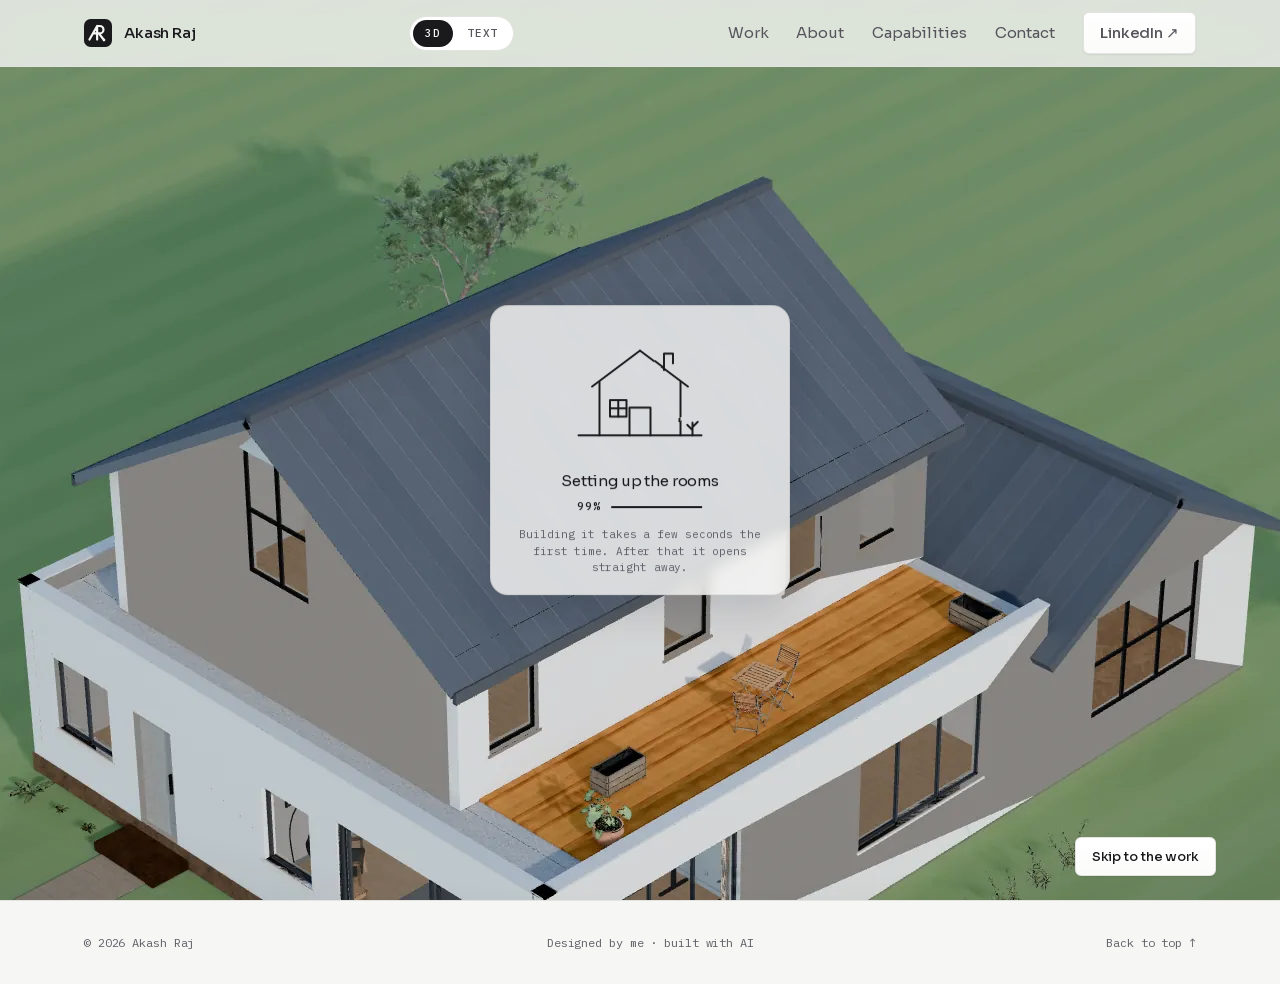
==== commit 0e5c4976: "Selected work goes back to the grid The carousel is out. Four cards in a 2x2 grid again, all visible" ====
--- a/3d.html
+++ b/3d.html
@@ -10,7 +10,7 @@
 <link rel="icon" href="favicon.svg" type="image/svg+xml">
 <link rel="preload" href="fonts/Sora-300-latin.woff2" as="font" type="font/woff2" crossorigin>
 <link rel="preload" href="fonts/Literata-400-latin.woff2" as="font" type="font/woff2" crossorigin>
-<link rel="stylesheet" href="style.css?v=37">
+<link rel="stylesheet" href="style.css?v=58">
 <link rel="stylesheet" href="house3d.css?v=20">
 <script>document.documentElement.className+=" js";</script>
 <script type="importmap">{"imports":{"three":"./vendor/three/build/three.module.min.js","three/addons/":"./vendor/three/examples/jsm/"}}</script>
